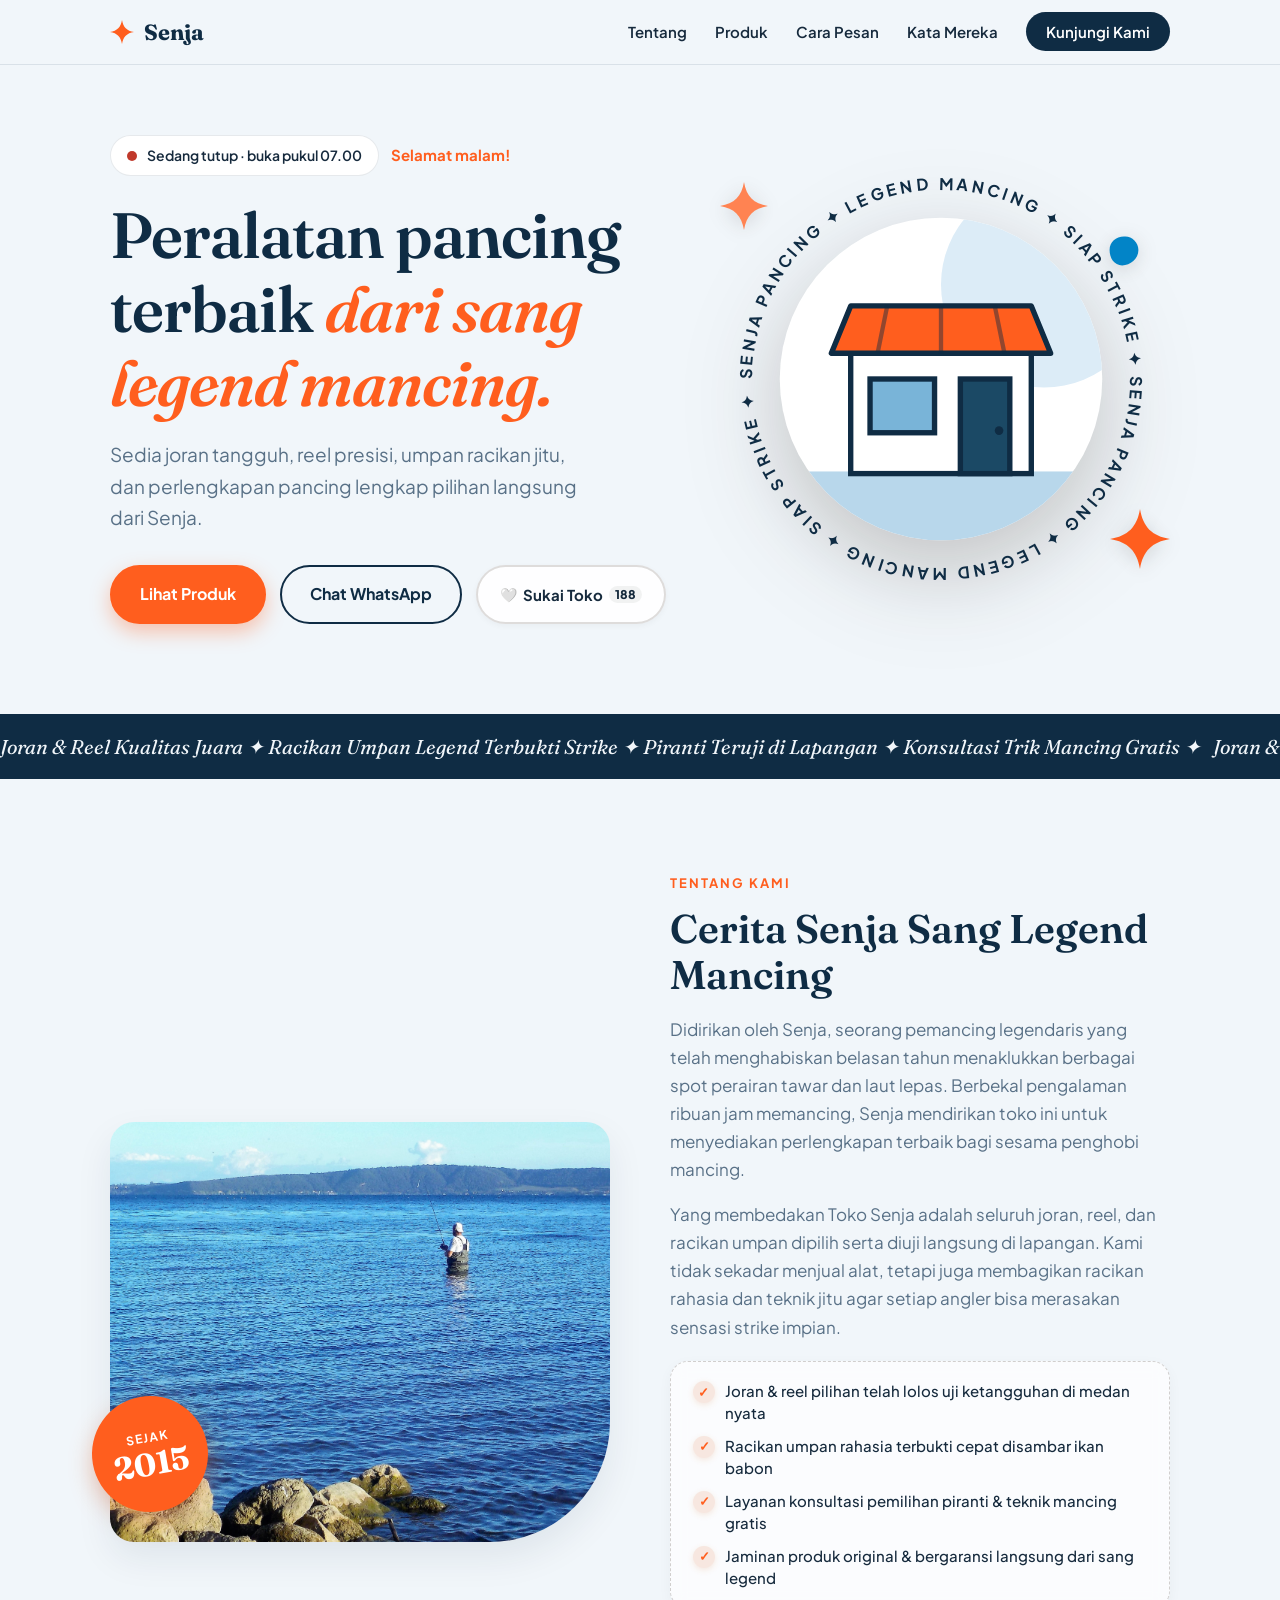
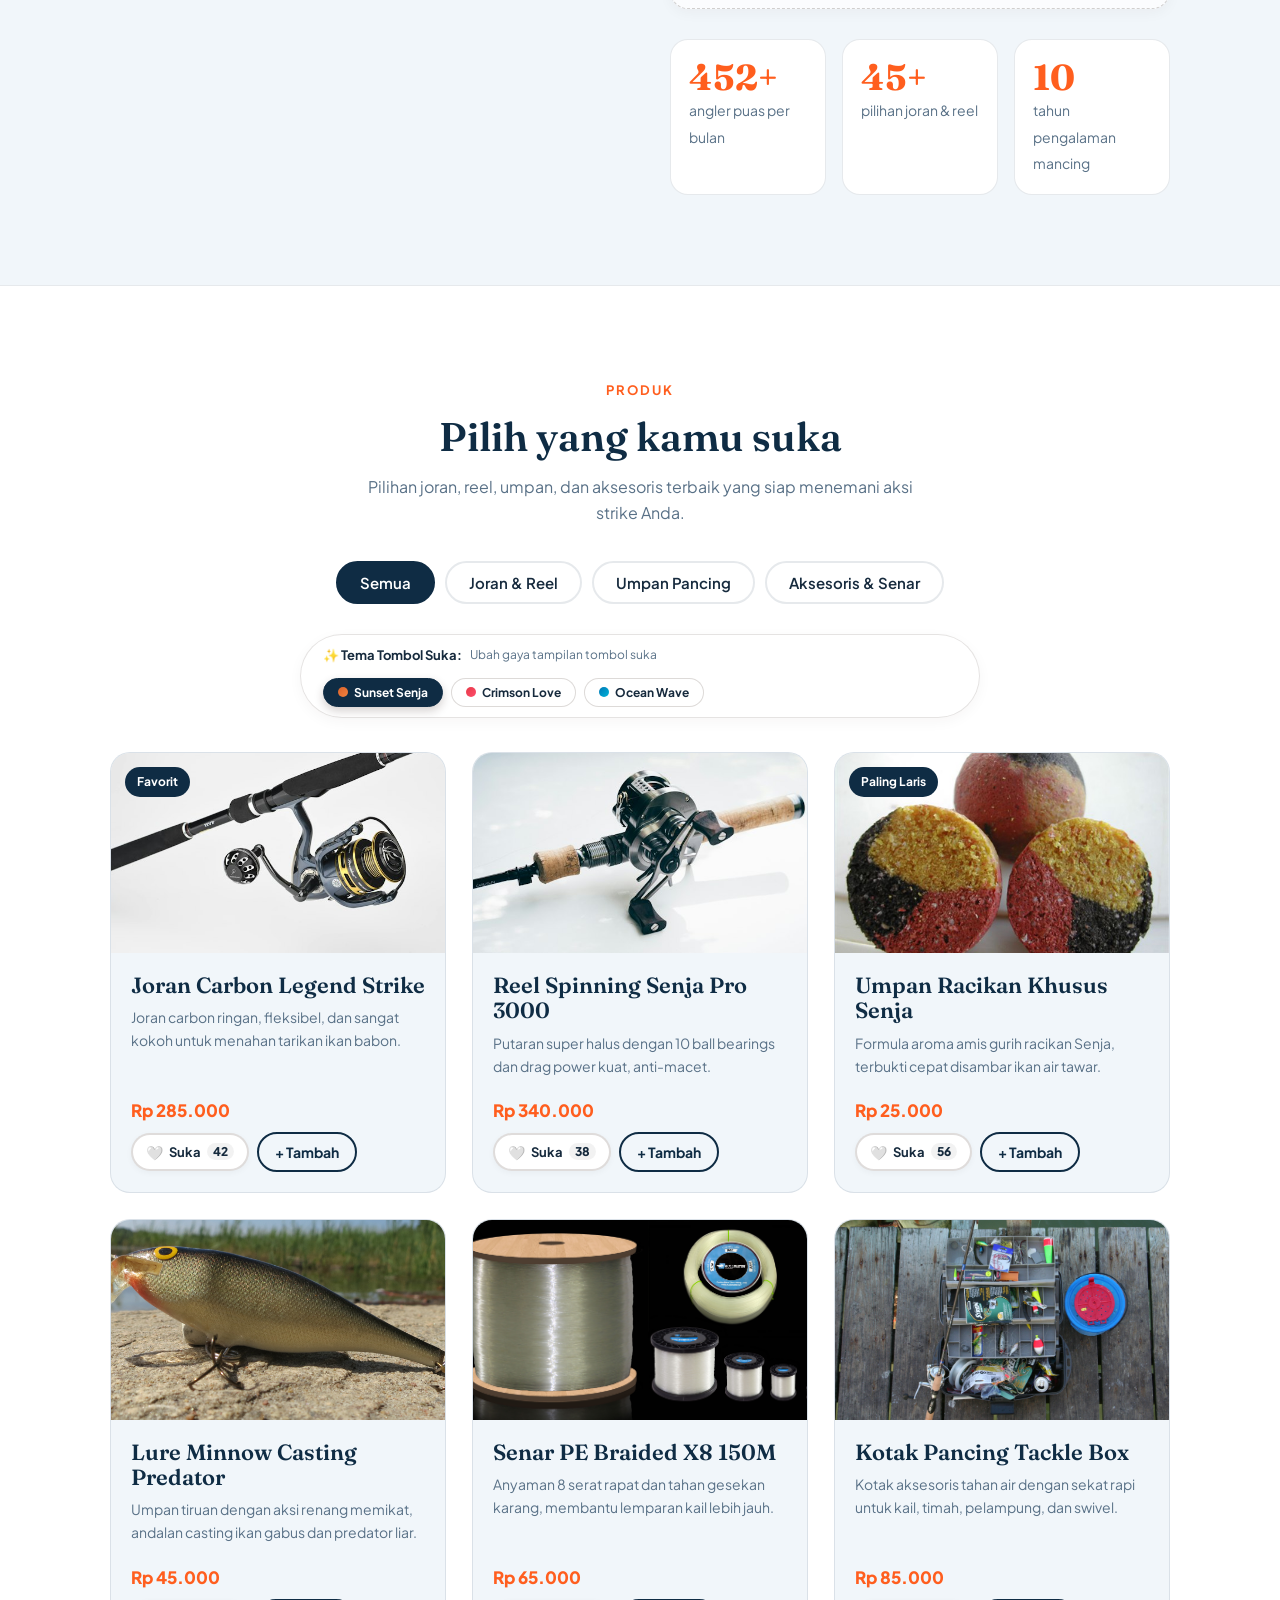
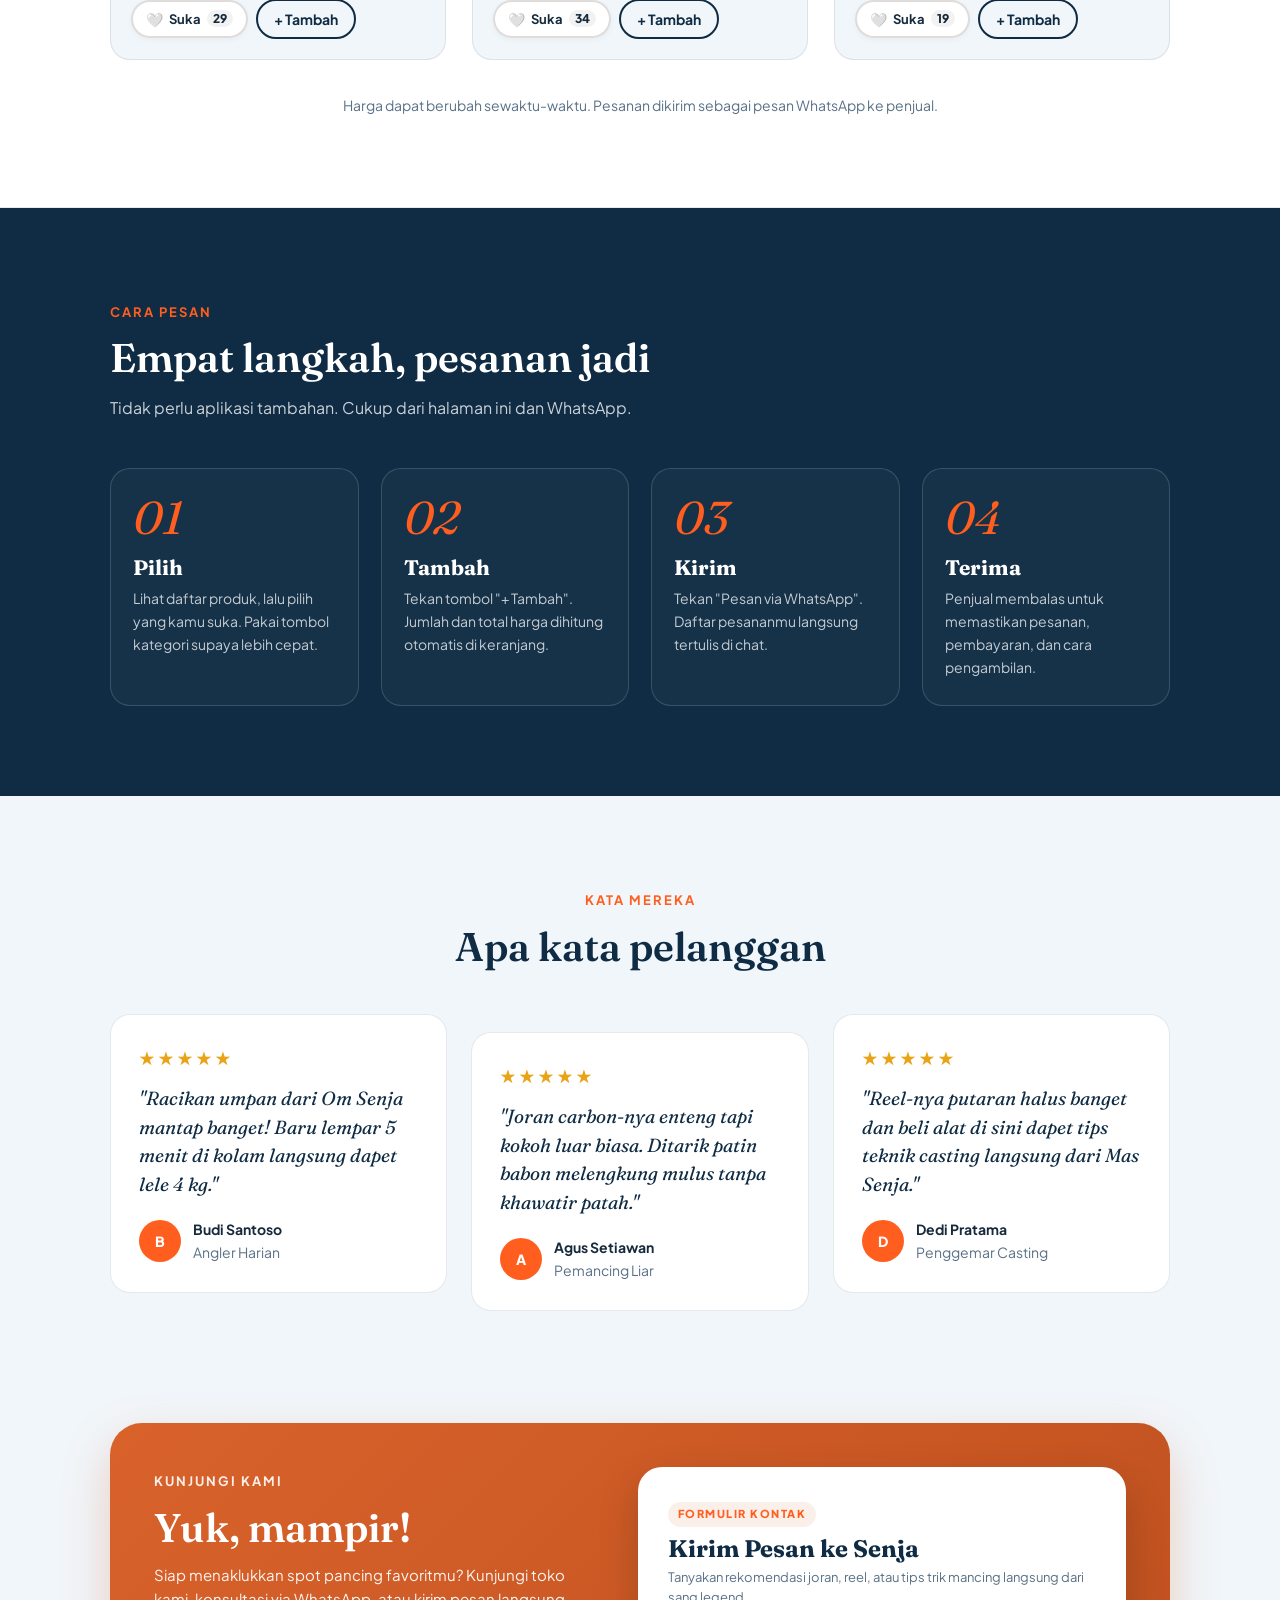
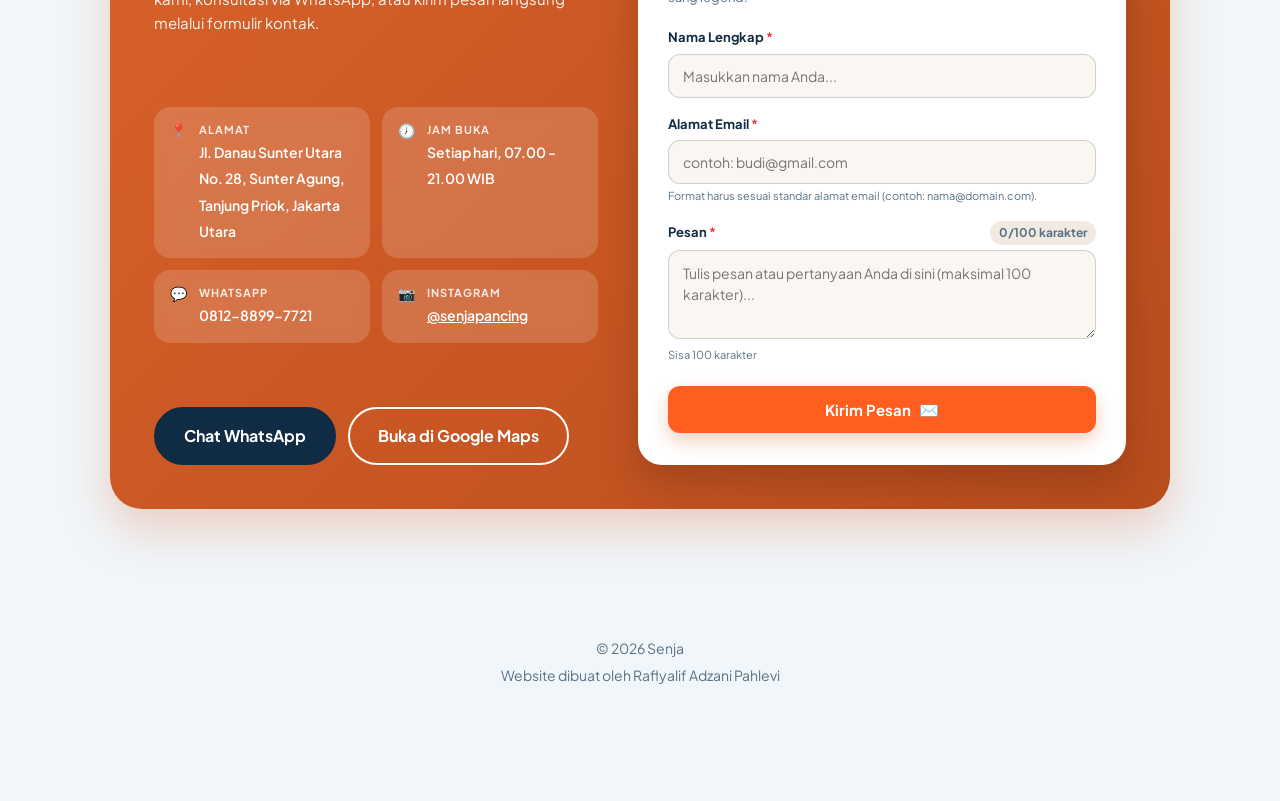
==== template/index.html @ ec49d974 "Inisialisasi Project Website UMKM Senja Toko Alat Pancing - GEMAS Digital 2026" ====
<!DOCTYPE html>
<html lang="id">

<head>
    <meta charset="UTF-8">
    <meta name="viewport" content="width=device-width, initial-scale=1">
    <!-- ✏️ ==========================================================
         TEMPLATE WEBSITE UMKM
         Bisa dipakai untuk usaha apa saja: makanan, minuman, kerajinan,
         pakaian, jasa, dan lain-lain.

         DAFTAR TODO  (cari tulisan "TODO" dengan Ctrl + F)

         Di file ini (index.html):
           TODO 1  Nama usaha
           TODO 2  Slogan dan kalimat pembuka
           TODO 3  Cerita tentang usaha + foto
           TODO 4  Daftar produk dan kategorinya
           TODO 5  Komentar pelanggan
           TODO 6  Alamat, jam buka, dan media sosial

         Di file style.css:
           TODO 7  Warna tema

         Di file script.js:
           TODO 8  Nomor WhatsApp dan jam buka

         TANTANGAN  (kerjakan kalau semua TODO sudah selesai,
                     cari tulisan "TANTANGAN" dengan Ctrl + F)

         Di file style.css:
           TANTANGAN CSS 1  Ubah bentuk sudut kartu        (mudah)
           TANTANGAN CSS 2  Ubah kecepatan teks berjalan   (mudah)
           TANTANGAN CSS 3  Ubah gerakan kartu saat disentuh (sedang)
           TANTANGAN CSS 4  Tulis aturan CSS sendiri        (sedang)

         Di file script.js:
           TANTANGAN JS 1   Ganti kalimat pembuka WhatsApp  (mudah)
           TANTANGAN JS 2   Salam sesuai waktu              (sedang)
           TANTANGAN JS 3   Catatan di keranjang pesanan    (sedang)

         Tips: simpan (Ctrl + S), lalu refresh browser setiap selesai 1 langkah.
         ========================================================== -->

    <!-- ✏️ TODO 1: Ganti "Nama Usaha Kamu" dengan nama usaha. Ada di 3 tempat: di sini, di navbar, dan di footer. -->
    <title>Senja - Toko Alat Pancing</title>
    <meta name="description"
        content="Toko pancing Senja menyediakan alat pancing lengkap: joran, reel, umpan, dan perlengkapan dari sang legend mancing.">

    <link rel="preconnect" href="https://fonts.googleapis.com">
    <link rel="preconnect" href="https://fonts.gstatic.com" crossorigin>
    <link
        href="https://fonts.googleapis.com/css2?family=Fraunces:ital,opsz,wght@0,9..144,500;0,9..144,600;0,9..144,700;1,9..144,500;1,9..144,600&family=Plus+Jakarta+Sans:wght@400;600;700;800&display=swap"
        rel="stylesheet">
    <link rel="icon" href="data:image/svg+xml,<svg xmlns=%22http://www.w3.org/2000/svg%22 viewBox=%220 0 100 100%22><text y=%22.9em%22 font-size=%2290%22>🎣</text></svg>">
    <link rel="stylesheet" href="style.css">
</head>

<body>

    <!-- ==================== NAVBAR ==================== -->
    <nav class="navbar">
        <div class="nav-isi">
            <a href="#" class="logo">
                <svg xmlns="http://www.w3.org/2000/svg" viewBox="0 0 40 40" width="24" height="24" aria-hidden="true">
                    <path d="M20 0 C22 12 28 18 40 20 C28 22 22 28 20 40 C18 28 12 22 0 20 C12 18 18 12 20 0Z"
                        fill="var(--warna-aksen)" />
                </svg>
                <!-- ✏️ TODO 1: Nama usaha -->
                Senja
            </a>
            <button class="tombol-nav" id="tombol-nav" aria-label="Buka menu navigasi" aria-expanded="false">
                <span></span><span></span><span></span>
            </button>
            <ul class="nav-links" id="nav-links">
                <li><a href="#tentang">Tentang</a></li>
                <li><a href="#produk">Produk</a></li>
                <li><a href="#cara-pesan">Cara Pesan</a></li>
                <li><a href="#testimoni">Kata Mereka</a></li>
                <li><a href="#kontak" class="nav-pesan">Kunjungi Kami</a></li>
            </ul>
        </div>
    </nav>

    <!-- ==================== HERO ==================== -->
    <header class="hero">
        <div class="container hero-isi">
            <div class="hero-teks">
                <!-- Tulisan ini diganti otomatis oleh script.js (sedang buka / tutup) -->
                <div class="hero-atas">
                    <p class="status" id="status-buka">Buka setiap hari</p>
                    <!-- Tulisan salam diatur di script.js (TANTANGAN JS 2) -->
                    <span class="salam" id="salam">Halo, selamat datang!</span>
                </div>

                <!-- ✏️ TODO 2: Ganti slogan. Kata di dalam <em> ... </em> akan berwarna dan miring. -->
                <h1>Peralatan pancing terbaik <em>dari sang legend mancing.</em></h1>
                <p>Sedia joran tangguh, reel presisi, umpan racikan jitu, dan perlengkapan pancing lengkap pilihan
                    langsung dari Senja.</p>

                <div class="hero-tombol">
                    <a href="#produk" class="tombol-utama">Lihat Produk</a>
                    <a href="#" class="tombol-garis link-wa" target="_blank" rel="noopener">Chat WhatsApp</a>
                    <!-- 🌟 Challenge Mudah: Tombol Suka Toko -->
                    <button type="button" class="tombol-suka tombol-suka-toko" id="tombol-suka-toko"
                        aria-label="Sukai Toko Senja" data-liked="false" data-count="188">
                        <span class="ikon-hati">🤍</span>
                        <span class="teks-suka">Sukai Toko</span>
                        <span class="jumlah-suka">188</span>
                    </button>
                </div>
            </div>

            <div class="hero-gambar" aria-hidden="true">
                <!-- ✏️ TODO 2: Tulisan melingkar boleh diganti. Tulis kalimatnya dua kali supaya lingkarannya penuh. -->
                <svg class="hero-svg" xmlns="http://www.w3.org/2000/svg" viewBox="0 0 400 400">
                    <defs>
                        <path id="lingkaran" d="M200,200 m-176,0 a176,176 0 1,1 352,0 a176,176 0 1,1 -352,0" />
                        <clipPath id="potong-bulat">
                            <circle cx="200" cy="200" r="150" />
                        </clipPath>
                    </defs>
                    <g class="cincin-teks">
                        <text>
                            <textPath href="#lingkaran" textLength="1090">SENJA PANCING ✦ LEGEND MANCING ✦ SIAP STRIKE ✦
                                SENJA PANCING ✦ LEGEND MANCING ✦ SIAP STRIKE ✦</textPath>
                        </text>
                    </g>
                    <circle cx="200" cy="200" r="150" fill="#ffffff" />
                    <g clip-path="url(#potong-bulat)">
                        <circle cx="296" cy="112" r="96" fill="#dcecf7" />
                        <rect x="40" y="286" width="320" height="80" fill="#b8d7eb" />
                        <rect x="116" y="176" width="168" height="112" fill="#ffffff" stroke="#0f2c44"
                            stroke-width="5" />
                        <path d="M98 176 h204 l-18 -44 h-168 z" fill="#ff5e1e" stroke="#0f2c44" stroke-width="5"
                            stroke-linejoin="round" />
                        <path d="M150 132 l-9 44 M200 132 v44 M250 132 l9 44" stroke="#0f2c44" stroke-width="4"
                            opacity="0.45" />
                        <rect x="134" y="200" width="60" height="50" fill="#79b4d8" stroke="#0f2c44" stroke-width="5" />
                        <rect x="218" y="200" width="46" height="88" fill="#1b4965" stroke="#0f2c44" stroke-width="5" />
                        <circle cx="254" cy="248" r="4" fill="#0f2c44" />
                    </g>
                </svg>

                <!-- 🎨 Challenge Mudah & 🚀 Challenge Menengah: 3 Elemen Dekorasi Blob dengan Kombinasi Warna Selaras -->
                <svg class="apung apung-1 blob blob-1 dekorasi-blob" xmlns="http://www.w3.org/2000/svg"
                    viewBox="0 0 40 40" aria-hidden="true">
                    <path d="M20 0 C22 12 28 18 40 20 C28 22 22 28 20 40 C18 28 12 22 0 20 C12 18 18 12 20 0Z"
                        fill="#ff8352" />
                </svg>
                <svg class="apung apung-2 blob blob-2 dekorasi-blob" xmlns="http://www.w3.org/2000/svg"
                    viewBox="0 0 40 40" aria-hidden="true">
                    <path d="M20 0 C22 12 28 18 40 20 C28 22 22 28 20 40 C18 28 12 22 0 20 C12 18 18 12 20 0Z"
                        fill="#ff5e1e" />
                </svg>
                <svg class="apung apung-3 blob blob-3 dekorasi-blob" xmlns="http://www.w3.org/2000/svg"
                    viewBox="0 0 40 40" aria-hidden="true">
                    <path d="M20 4 C28 3 36 10 36 19 C36 29 27 36 18 36 C9 36 4 28 4 19 C4 10 11 4 20 4 Z"
                        fill="#0284c7" />
                </svg>
            </div>
        </div>
    </header>

    <!-- ==================== TEKS BERJALAN ==================== -->
    <div class="teks-berjalan">
        <div class="teks-berjalan-isi" id="teks-berjalan-isi">
            <!-- ✏️ TODO 2: Ganti dengan 4-5 kelebihan usaha. Pisahkan dengan tanda ✦ -->
            <span>Joran & Reel Kualitas Juara ✦ Racikan Umpan Legend Terbukti Strike ✦ Piranti Teruji di Lapangan ✦
                Konsultasi Trik Mancing Gratis ✦</span>
        </div>
    </div>

    <!-- ==================== TENTANG ==================== -->
    <section id="tentang" class="section">
        <div class="container tentang-isi">
            <div class="tentang-foto animasi">
                <!-- ✏️ TODO 3: Simpan foto usaha di folder "gambar", lalu ganti nama file di src.
                     Ganti juga tahun berdiri di bawahnya. -->
                <img src="gambar/foto-usaha.jpg" alt="Foto Senja sang legend mancing">
                <div class="stiker">Sejak <strong>2015</strong></div>
            </div>

            <div class="tentang-teks animasi">
                <span class="label">Tentang Kami</span>
                <!-- ✏️ TODO 3: Tulis cerita usaha dari hasil wawancara dengan pemilik UMKM. -->
                <h2 class="judul-section">Cerita Senja Sang Legend Mancing</h2>
                <p>Didirikan oleh Senja, seorang pemancing legendaris yang telah menghabiskan belasan tahun menaklukkan
                    berbagai spot perairan tawar dan laut lepas. Berbekal pengalaman ribuan jam memancing, Senja
                    mendirikan toko ini untuk menyediakan perlengkapan terbaik bagi sesama penghobi mancing.</p>
                <p>Yang membedakan Toko Senja adalah seluruh joran, reel, dan racikan umpan dipilih serta diuji langsung
                    di lapangan. Kami tidak sekadar menjual alat, tetapi juga membagikan racikan rahasia dan teknik jitu
                    agar setiap angler bisa merasakan sensasi strike impian.</p>

                <!-- 🌟 Challenge Menantang (Modul Tahap 3): Simbol Checklist Menggunakan Karakter Unicode Melalui CSS -->
                <div class="keunggulan-box">
                    <ul class="checklist">
                        <li>Joran & reel pilihan telah lolos uji ketangguhan di medan nyata</li>
                        <li>Racikan umpan rahasia terbukti cepat disambar ikan babon</li>
                        <li>Layanan konsultasi pemilihan piranti & teknik mancing gratis</li>
                        <li>Jaminan produk original & bergaransi langsung dari sang legend</li>
                    </ul>
                </div>

                <!-- ✏️ TODO 3: Ganti 3 angka dan keterangannya. Angkanya akan berhitung naik sendiri. -->
                <div class="angka-grid">
                    <div class="angka-kotak">
                        <strong><span class="angka">500</span>+</strong>
                        <span>angler puas per bulan</span>
                    </div>
                    <div class="angka-kotak">
                        <strong><span class="angka">50</span>+</strong>
                        <span>pilihan joran & reel</span>
                    </div>
                    <div class="angka-kotak">
                        <strong><span class="angka">11</span></strong>
                        <span>tahun pengalaman mancing</span>
                    </div>
                </div>
            </div>
        </div>
    </section>

    <!-- ==================== PRODUK ==================== -->
    <section id="produk" class="section">
        <div class="container">
            <div class="tengah animasi">
                <span class="label">Produk</span>
                <h2 class="judul-section">Pilih yang kamu suka</h2>
                <p class="sub-judul">Pilihan joran, reel, umpan, dan aksesoris terbaik yang siap menemani aksi strike
                    Anda.</p>
            </div>

            <!-- ✏️ TODO 4a: Ganti tulisan 3 tombol kategori sesuai jenis produk.
                 Contoh: Makanan / Minuman / Paket, atau Tas / Dompet / Gantungan Kunci.
                 Tulisan data-filter TIDAK perlu diubah. -->
            <div class="filter">
                <button class="chip aktif" data-filter="semua">Semua</button>
                <button class="chip" data-filter="kategori1">Joran & Reel</button>
                <button class="chip" data-filter="kategori2">Umpan Pancing</button>
                <button class="chip" data-filter="kategori3">Aksesoris & Senar</button>
            </div>

            <!-- 🎨 Challenge Mudah: Pengatur Tema Tombol Suka -->
            <div class="tema-suka-bar">
                <div class="tema-suka-info">
                    <span class="tema-label">✨ Tema Tombol Suka:</span>
                    <span class="tema-sublabel">Ubah gaya tampilan tombol suka</span>
                </div>
                <div class="tema-suka-pilihan">
                    <button type="button" class="chip-tema aktif" data-tema="sunset"
                        title="Tema Sunset Senja (Oranye Bata & Emas)">
                        <span class="titik-tema titik-sunset"></span> Sunset Senja
                    </button>
                    <button type="button" class="chip-tema" data-tema="crimson"
                        title="Tema Crimson Love (Merah Romantis)">
                        <span class="titik-tema titik-crimson"></span> Crimson Love
                    </button>
                    <button type="button" class="chip-tema" data-tema="ocean" title="Tema Ocean Wave (Biru Samudra)">
                        <span class="titik-tema titik-ocean"></span> Ocean Wave
                    </button>
                </div>
            </div>

            <div class="daftar-produk animasi">

                <!-- ✏️ TODO 4b: Satu blok "kartu-produk" = satu produk. Ganti 5 hal di tiap kartu:
                     1) data-kategori : kategori1 / kategori2 / kategori3 (sesuai tombol di atas)
                     2) data-harga    : angka saja, tanpa titik (contoh: 18000)
                     3) src           : nama file foto di folder gambar
                     4) nama produk (h3) dan alt foto
                     5) deskripsi singkat (p)
                     Mau tambah produk? Salin satu blok kartu-produk, lalu tempel di bawahnya.
                     Tulisan kecil di pojok foto (class "pita") boleh diganti atau dihapus. -->
                <div class="kartu-produk" data-kategori="kategori1" data-harga="285000">
                    <div class="kartu-foto">
                        <img src="gambar/produk-1.jpg" alt="Joran Carbon Legend Strike">
                        <span class="pita">Favorit</span>
                    </div>
                    <div class="kartu-teks">
                        <h3>Joran Carbon Legend Strike</h3>
                        <p>Joran carbon ringan, fleksibel, dan sangat kokoh untuk menahan tarikan ikan babon.</p>
                        <div class="kartu-bawah">
                            <span class="harga"></span>
                            <div class="kartu-aksi">
                                <button type="button" class="tombol-suka" aria-label="Suka Joran Carbon Legend Strike"
                                    data-liked="false" data-count="42">
                                    <span class="ikon-hati">🤍</span>
                                    <span class="teks-suka">Suka</span>
                                    <span class="jumlah-suka">42</span>
                                </button>
                                <button class="tombol-tambah">+ Tambah</button>
                            </div>
                        </div>
                    </div>
                </div>

                <div class="kartu-produk" data-kategori="kategori1" data-harga="340000">
                    <div class="kartu-foto">
                        <img src="gambar/produk-2.jpg" alt="Reel Spinning Senja Pro 3000">
                    </div>
                    <div class="kartu-teks">
                        <h3>Reel Spinning Senja Pro 3000</h3>
                        <p>Putaran super halus dengan 10 ball bearings dan drag power kuat, anti-macet.</p>
                        <div class="kartu-bawah">
                            <span class="harga"></span>
                            <div class="kartu-aksi">
                                <button type="button" class="tombol-suka" aria-label="Suka Reel Spinning Senja Pro 3000"
                                    data-liked="false" data-count="38">
                                    <span class="ikon-hati">🤍</span>
                                    <span class="teks-suka">Suka</span>
                                    <span class="jumlah-suka">38</span>
                                </button>
                                <button class="tombol-tambah">+ Tambah</button>
                            </div>
                        </div>
                    </div>
                </div>

                <div class="kartu-produk" data-kategori="kategori2" data-harga="25000">
                    <div class="kartu-foto">
                        <img src="gambar/produk-3.jpg" alt="Umpan Racikan Khusus Senja">
                        <span class="pita">Paling Laris</span>
                    </div>
                    <div class="kartu-teks">
                        <h3>Umpan Racikan Khusus Senja</h3>
                        <p>Formula aroma amis gurih racikan Senja, terbukti cepat disambar ikan air tawar.</p>
                        <div class="kartu-bawah">
                            <span class="harga"></span>
                            <div class="kartu-aksi">
                                <button type="button" class="tombol-suka" aria-label="Suka Umpan Racikan Khusus Senja"
                                    data-liked="false" data-count="56">
                                    <span class="ikon-hati">🤍</span>
                                    <span class="teks-suka">Suka</span>
                                    <span class="jumlah-suka">56</span>
                                </button>
                                <button class="tombol-tambah">+ Tambah</button>
                            </div>
                        </div>
                    </div>
                </div>

                <div class="kartu-produk" data-kategori="kategori2" data-harga="45000">
                    <div class="kartu-foto">
                        <img src="gambar/produk-4.jpg" alt="Lure Minnow Casting Predator">
                    </div>
                    <div class="kartu-teks">
                        <h3>Lure Minnow Casting Predator</h3>
                        <p>Umpan tiruan dengan aksi renang memikat, andalan casting ikan gabus dan predator liar.</p>
                        <div class="kartu-bawah">
                            <span class="harga"></span>
                            <div class="kartu-aksi">
                                <button type="button" class="tombol-suka" aria-label="Suka Lure Minnow Casting Predator"
                                    data-liked="false" data-count="29">
                                    <span class="ikon-hati">🤍</span>
                                    <span class="teks-suka">Suka</span>
                                    <span class="jumlah-suka">29</span>
                                </button>
                                <button class="tombol-tambah">+ Tambah</button>
                            </div>
                        </div>
                    </div>
                </div>

                <div class="kartu-produk" data-kategori="kategori3" data-harga="65000">
                    <div class="kartu-foto">
                        <img src="gambar/produk-5.jpg" alt="Senar PE Braided X8 150M">
                    </div>
                    <div class="kartu-teks">
                        <h3>Senar PE Braided X8 150M</h3>
                        <p>Anyaman 8 serat rapat dan tahan gesekan karang, membantu lemparan kail lebih jauh.</p>
                        <div class="kartu-bawah">
                            <span class="harga"></span>
                            <div class="kartu-aksi">
                                <button type="button" class="tombol-suka" aria-label="Suka Senar PE Braided X8 150M"
                                    data-liked="false" data-count="34">
                                    <span class="ikon-hati">🤍</span>
                                    <span class="teks-suka">Suka</span>
                                    <span class="jumlah-suka">34</span>
                                </button>
                                <button class="tombol-tambah">+ Tambah</button>
                            </div>
                        </div>
                    </div>
                </div>

                <div class="kartu-produk" data-kategori="kategori3" data-harga="85000">
                    <div class="kartu-foto">
                        <img src="gambar/produk-6.jpg" alt="Kotak Pancing Tackle Box">
                    </div>
                    <div class="kartu-teks">
                        <h3>Kotak Pancing Tackle Box</h3>
                        <p>Kotak aksesoris tahan air dengan sekat rapi untuk kail, timah, pelampung, dan swivel.</p>
                        <div class="kartu-bawah">
                            <span class="harga"></span>
                            <div class="kartu-aksi">
                                <button type="button" class="tombol-suka" aria-label="Suka Kotak Pancing Tackle Box"
                                    data-liked="false" data-count="19">
                                    <span class="ikon-hati">🤍</span>
                                    <span class="teks-suka">Suka</span>
                                    <span class="jumlah-suka">19</span>
                                </button>
                                <button class="tombol-tambah">+ Tambah</button>
                            </div>
                        </div>
                    </div>
                </div>

            </div>

            <p class="catatan-produk">Harga dapat berubah sewaktu-waktu. Pesanan dikirim sebagai pesan WhatsApp ke
                penjual.</p>
        </div>
    </section>

    <!-- ==================== CARA PESAN ==================== -->
    <!-- Bagian ini sudah jadi. Boleh diubah kalau cara pesan di usaha mitra berbeda. -->
    <section id="cara-pesan" class="section">
        <div class="container">
            <div class="animasi">
                <span class="label">Cara Pesan</span>
                <h2 class="judul-section">Empat langkah, pesanan jadi</h2>
                <p class="sub-judul">Tidak perlu aplikasi tambahan. Cukup dari halaman ini dan WhatsApp.</p>
            </div>

            <div class="langkah-grid animasi">
                <div class="langkah">
                    <div class="langkah-nomor">01</div>
                    <h3>Pilih</h3>
                    <p>Lihat daftar produk, lalu pilih yang kamu suka. Pakai tombol kategori supaya lebih cepat.</p>
                </div>
                <div class="langkah">
                    <div class="langkah-nomor">02</div>
                    <h3>Tambah</h3>
                    <p>Tekan tombol "+ Tambah". Jumlah dan total harga dihitung otomatis di keranjang.</p>
                </div>
                <div class="langkah">
                    <div class="langkah-nomor">03</div>
                    <h3>Kirim</h3>
                    <p>Tekan "Pesan via WhatsApp". Daftar pesananmu langsung tertulis di chat.</p>
                </div>
                <div class="langkah">
                    <div class="langkah-nomor">04</div>
                    <h3>Terima</h3>
                    <p>Penjual membalas untuk memastikan pesanan, pembayaran, dan cara pengambilan.</p>
                </div>
            </div>
        </div>
    </section>

    <!-- ==================== TESTIMONI ==================== -->
    <section id="testimoni" class="section">
        <div class="container">
            <div class="tengah animasi">
                <span class="label">Kata Mereka</span>
                <h2 class="judul-section">Apa kata pelanggan</h2>
            </div>

            <!-- ✏️ TODO 5: Ganti dengan komentar pelanggan sungguhan (minta izin dulu ya).
                 Ganti juga huruf di dalam class "inisial" dengan huruf pertama namanya. -->
            <div class="testimoni-grid animasi">

                <figure class="kartu-testimoni">
                    <div class="bintang" aria-label="5 dari 5 bintang">★★★★★</div>
                    <p>"Racikan umpan dari Om Senja mantap banget! Baru lempar 5 menit di kolam langsung dapet lele 4
                        kg."</p>
                    <footer>
                        <span class="inisial">B</span>
                        <span><strong>Budi Santoso</strong>Angler Harian</span>
                    </footer>
                </figure>

                <figure class="kartu-testimoni">
                    <div class="bintang" aria-label="5 dari 5 bintang">★★★★★</div>
                    <p>"Joran carbon-nya enteng tapi kokoh luar biasa. Ditarik patin babon melengkung mulus tanpa
                        khawatir patah."</p>
                    <footer>
                        <span class="inisial">A</span>
                        <span><strong>Agus Setiawan</strong>Pemancing Liar</span>
                    </footer>
                </figure>

                <figure class="kartu-testimoni">
                    <div class="bintang" aria-label="5 dari 5 bintang">★★★★★</div>
                    <p>"Reel-nya putaran halus banget dan beli alat di sini dapet tips teknik casting langsung dari Mas
                        Senja."</p>
                    <footer>
                        <span class="inisial">D</span>
                        <span><strong>Dedi Pratama</strong>Penggemar Casting</span>
                    </footer>
                </figure>

            </div>
        </div>
    </section>

    <!-- ==================== KONTAK ==================== -->
    <section id="kontak" class="section">
        <div class="container">
            <div class="kontak-kotak animasi">
                <div class="kontak-kiri">
                    <div>
                        <span class="label">Kunjungi Kami</span>
                        <h2>Yuk, mampir!</h2>
                        <p>Siap menaklukkan spot pancing favoritmu? Kunjungi toko kami, konsultasi via WhatsApp, atau
                            kirim pesan langsung melalui formulir kontak.</p>
                    </div>

                    <!-- ✏️ TODO 6: Ganti alamat, jam buka, nomor WhatsApp, dan link Instagram. -->
                    <div class="kontak-info-list">
                        <div class="info">
                            <span class="info-ikon" aria-hidden="true">📍</span>
                            <div>
                                <strong>Alamat</strong>
                                <span>Jl. Danau Sunter Utara No. 28, Sunter Agung, Tanjung Priok, Jakarta Utara</span>
                            </div>
                        </div>
                        <div class="info">
                            <span class="info-ikon" aria-hidden="true">🕖</span>
                            <div>
                                <strong>Jam Buka</strong>
                                <span>Setiap hari, 07.00 - 21.00 WIB</span>
                            </div>
                        </div>
                        <div class="info">
                            <span class="info-ikon" aria-hidden="true">💬</span>
                            <div>
                                <strong>WhatsApp</strong>
                                <span>0812-8899-7721</span>
                            </div>
                        </div>
                        <div class="info">
                            <span class="info-ikon" aria-hidden="true">📷</span>
                            <div>
                                <strong>Instagram</strong>
                                <a href="https://instagram.com/senjapancing" target="_blank" rel="noopener">@senjapancing</a>
                            </div>
                        </div>
                    </div>

                    <div class="kontak-tombol">
                        <a href="#" class="tombol-utama link-wa" target="_blank" rel="noopener">Chat WhatsApp</a>
                        <!-- ✏️ TODO 6: Buka Google Maps, cari lokasi usaha, tekan "Bagikan", salin link-nya ke href di bawah. -->
                        <a href="https://maps.google.com/?q=Toko+Pancing+Senja" class="tombol-garis" target="_blank" rel="noopener">Buka di
                            Google Maps</a>
                    </div>
                </div>

                <!-- 🚀 Challenge Menengah & Challenge Menantang: Formulir Kontak Interaktif -->
                <div class="kontak-kanan">
                    <div class="formulir-kontak-card">
                        <div class="form-header">
                            <span class="form-badge">Formulir Kontak</span>
                            <h3 class="form-judul">Kirim Pesan ke Senja</h3>
                            <p class="form-subjudul">Tanyakan rekomendasi joran, reel, atau tips trik mancing langsung
                                dari sang legend.</p>
                        </div>

                        <!-- Notifikasi Status Pengiriman Form -->
                        <div id="notifikasi-form" class="form-notifikasi" hidden>
                            <div class="notifikasi-isi">
                                <span class="notifikasi-ikon" id="notifikasi-ikon">✅</span>
                                <div class="notifikasi-teks">
                                    <strong id="notifikasi-judul">Pesan Berhasil Terkirim!</strong>
                                    <p id="notifikasi-pesan">Terima kasih atas pesan Anda. Kami akan segera menghubungi
                                        Anda kembali.</p>
                                </div>
                            </div>
                        </div>

                        <form id="form-kontak" class="form-kontak" novalidate>
                            <!-- Input Nama -->
                            <div class="form-group">
                                <label for="kontak-nama" class="form-label">
                                    Nama Lengkap <span class="wajib">*</span>
                                </label>
                                <input type="text" id="kontak-nama" name="nama" class="form-input"
                                    placeholder="Masukkan nama Anda..." required autocomplete="name">
                                <div class="pesan-error" id="error-nama" role="alert"></div>
                            </div>

                            <!-- Input Email (Challenge Menantang) -->
                            <div class="form-group">
                                <label for="kontak-email" class="form-label">
                                    Alamat Email <span class="wajib">*</span>
                                </label>
                                <div class="input-wrapper">
                                    <input type="email" id="kontak-email" name="email" class="form-input"
                                        placeholder="contoh: budi@gmail.com" required autocomplete="email">
                                    <span class="status-ikon" id="status-ikon-email" aria-hidden="true"></span>
                                </div>
                                <div class="pesan-error" id="error-email" role="alert"></div>
                                <div class="petunjuk-input" id="petunjuk-email">Format harus sesuai standar alamat email
                                    (contoh: nama@domain.com).</div>
                            </div>

                            <!-- Input Pesan (Challenge Menengah: Maks 100 Karakter) -->
                            <div class="form-group">
                                <div class="label-dan-counter">
                                    <label for="kontak-pesan" class="form-label">
                                        Pesan <span class="wajib">*</span>
                                    </label>
                                    <span class="counter-karakter" id="counter-karakter" aria-live="polite">
                                        <span id="jumlah-karakter">0</span>/100 karakter
                                    </span>
                                </div>
                                <textarea id="kontak-pesan" name="pesan" class="form-textarea" rows="3" maxlength="100"
                                    placeholder="Tulis pesan atau pertanyaan Anda di sini (maksimal 100 karakter)..."
                                    required></textarea>
                                <div class="bar-sisa-karakter">
                                    <span id="sisa-karakter">Sisa 100 karakter</span>
                                    <span id="peringatan-pesan" class="peringatan-pesan" role="alert"></span>
                                </div>
                                <div class="pesan-error" id="error-pesan" role="alert"></div>
                            </div>

                            <!-- Tombol Kirim Form -->
                            <button type="submit" id="tombol-kirim-form" class="tombol-kirim">
                                <span class="kirim-teks">Kirim Pesan</span>
                                <span class="kirim-ikon">✉️</span>
                            </button>
                        </form>
                    </div>
                </div>
            </div>
        </div>
    </section>

    <!-- ==================== FOOTER ==================== -->
    <footer class="footer">
        <div class="container">
            <!-- ✏️ TODO 1: Nama usaha. Tulis juga nama kelompokmu sebagai pembuat website. -->
            <p>&copy; <span id="tahun">2026</span> Senja</p>
            <p>Website dibuat oleh Raflyalif Adzani Pahlevi</p>
        </div>
    </footer>

    <!-- ==================== KERANJANG PESANAN ==================== -->
    <!-- Muncul otomatis setelah tombol "+ Tambah" ditekan. Tidak perlu diubah. -->
    <div class="pesanan" id="pesanan" hidden>
        <!-- Isi catatan ini diatur di script.js (TANTANGAN JS 3) -->
        <p class="pesanan-catatan" id="pesanan-catatan"></p>
        <div class="pesanan-panel" id="pesanan-panel" hidden>
            <h3>Pesanan Kamu</h3>
            <ul id="pesanan-daftar"></ul>
        </div>
        <div class="pesanan-bar">
            <button class="pesanan-ringkas" id="pesanan-ringkas" aria-expanded="false">
                <span id="pesanan-jumlah">0 item</span>
                <strong id="pesanan-total">Rp 0</strong>
            </button>
            <a href="#" class="tombol-utama" id="pesanan-kirim" target="_blank" rel="noopener">Pesan via WhatsApp</a>
        </div>
    </div>

    <button class="tombol-atas" id="tombol-atas" aria-label="Kembali ke atas">↑</button>

    <script src="script.js"></script>
</body>

</html>
---- template/style.css ----
/* ==========================================================
   WEBSITE UMKM - style.css
   Urutan isi file ini sama dengan urutan bagian di index.html
   ========================================================== */

/* ✏️ TODO 7: Ganti warna tema di sini.
   Cukup ubah kode warnanya, seluruh halaman ikut berubah.
   Cari kode warna di: https://htmlcolorcodes.com */
:root {
    --warna-utama: #0f2c44;        /* deep ocean navy: judul, footer, card gelap */
    --warna-aksen: #ff5e1e;        /* sunset orange: tombol aksi, harga, highlight */
    --warna-aksen-tua: #e0480c;    /* aksen saat tombol disentuh/hover */
    --warna-latar: #f1f6fa;        /* coastal ice blue: latar halaman sejuk & bersih */
    --warna-kartu: #ffffff;        /* putih bersih: latar kartu produk */
    --warna-teks: #162a3d;         /* deep slate navy: teks konten tajam */
    --warna-teks-lembut: #597187;  /* slate lembut: teks deskripsi pendukung */
    --warna-hijau: #059669;        /* emerald green: status buka */
    --garis: rgba(15, 44, 68, 0.10);
    --bayangan: 0 16px 36px rgba(15, 44, 68, 0.08);
    --font-judul: 'Fraunces', Georgia, serif;
    --font-teks: 'Plus Jakarta Sans', 'Segoe UI', sans-serif;
    --transisi: all 0.3s ease;

    /* 🚀 TANTANGAN CSS 1 (mudah): Bentuk sudut kartu */
    --sudut: 20px;
}

/* ---------- Dasar ---------- */
* {
    box-sizing: border-box;
}
html {
    scroll-behavior: smooth;
    scroll-padding-top: 80px;
}
body {
    font-family: var(--font-teks);
    margin: 0;
    color: var(--warna-teks);
    background-color: var(--warna-latar);
    line-height: 1.65;
}
img {
    max-width: 100%;
    display: block;
}
h1, h2, h3 {
    font-family: var(--font-judul);
    color: var(--warna-utama);
    line-height: 1.15;
    margin: 0;
}
[hidden] {
    display: none !important;
}
.container {
    max-width: 1100px;
    margin: 0 auto;
    padding: 0 20px;
}
.section {
    padding: 90px 0;
}
.label {
    display: inline-block;
    font-size: 13px;
    font-weight: 700;
    letter-spacing: 2px;
    text-transform: uppercase;
    color: var(--warna-aksen);
    margin-bottom: 12px;
}
.judul-section {
    font-size: 40px;
    font-weight: 600;
    margin-bottom: 14px;
}
.sub-judul {
    color: var(--warna-teks-lembut);
    max-width: 560px;
    margin: 0;
}
.tengah {
    text-align: center;
}
.tengah .sub-judul {
    margin: 0 auto;
}

/* ---------- Tombol ---------- */
.tombol-utama, .tombol-garis {
    display: inline-flex;
    align-items: center;
    gap: 8px;
    padding: 14px 28px;
    border-radius: 999px;
    font-family: var(--font-teks);
    font-size: 16px;
    font-weight: 700;
    text-decoration: none;
    cursor: pointer;
    transition: var(--transisi);
}
.tombol-utama {
    background-color: var(--warna-aksen);
    color: #fff;
    border: 2px solid var(--warna-aksen);
    box-shadow: 0 8px 20px rgba(255, 94, 30, 0.35);
}
.tombol-utama:hover {
    background-color: var(--warna-aksen-tua);
    border-color: var(--warna-aksen-tua);
    transform: translateY(-3px);
}
.tombol-garis {
    background-color: transparent;
    color: var(--warna-utama);
    border: 2px solid var(--warna-utama);
}
.tombol-garis:hover {
    background-color: var(--warna-utama);
    color: #fff;
    transform: translateY(-3px);
}

/* ---------- Navbar ---------- */
.navbar {
    position: sticky;
    top: 0;
    z-index: 100;
    background-color: rgba(241, 246, 250, 0.92);
    backdrop-filter: blur(10px);
    border-bottom: 1px solid var(--garis);
}
.nav-isi {
    max-width: 1100px;
    margin: 0 auto;
    padding: 14px 20px;
    display: flex;
    justify-content: space-between;
    align-items: center;
}
.logo {
    display: flex;
    align-items: center;
    gap: 10px;
    font-family: var(--font-judul);
    font-size: 22px;
    font-weight: 700;
    color: var(--warna-utama);
    text-decoration: none;
}
/* 🌟 Challenge Menengah: Animasi Logo Navbar Berdenyut */
.logo svg {
    display: inline-block;
    transform-origin: center;
    animation: denyut 2s ease-in-out infinite;
    transition: transform 0.4s ease;
}
.logo:hover svg {
    animation-play-state: paused;
    transform: scale(1.25) rotate(180deg);
}
.nav-links {
    list-style: none;
    display: flex;
    align-items: center;
    gap: 28px;
    margin: 0;
    padding: 0;
}
.nav-links a {
    text-decoration: none;
    color: var(--warna-teks);
    font-weight: 600;
    font-size: 15px;
    transition: var(--transisi);
}
.nav-links a:hover {
    color: var(--warna-aksen);
}
.nav-links .nav-pesan {
    background-color: var(--warna-utama);
    color: #fff;
    padding: 10px 20px;
    border-radius: 999px;
}
.nav-links .nav-pesan:hover {
    background-color: var(--warna-aksen);
    color: #fff;
}
/* 🌟 Challenge Menantang: Tombol Navigasi Hamburger */
.tombol-nav {
    display: none;
    background: none;
    border: 0;
    padding: 8px;
    cursor: pointer;
    border-radius: 8px;
    transition: var(--transisi);
}
.tombol-nav:focus-visible {
    outline: 2px solid var(--warna-aksen);
    outline-offset: 2px;
}
.tombol-nav span {
    display: block;
    width: 24px;
    height: 3px;
    margin: 5px 0;
    border-radius: 2px;
    background-color: var(--warna-utama);
    transition: transform 0.3s ease, opacity 0.3s ease;
}
/* Animasi ikon 3 garis berubah menjadi ikon silang (X) */
.tombol-nav.aktif span:nth-child(1),
.tombol-nav[aria-expanded="true"] span:nth-child(1) {
    transform: translateY(8px) rotate(45deg);
}
.tombol-nav.aktif span:nth-child(2),
.tombol-nav[aria-expanded="true"] span:nth-child(2) {
    opacity: 0;
}
.tombol-nav.aktif span:nth-child(3),
.tombol-nav[aria-expanded="true"] span:nth-child(3) {
    transform: translateY(-8px) rotate(-45deg);
}

/* ---------- Hero ---------- */
.hero {
    position: relative;
    overflow: hidden;
    padding: 70px 0 90px;
}
.hero-isi {
    display: flex;
    align-items: center;
    gap: 40px;
}
.hero-teks {
    flex: 1.1;
    animation: naik 0.9s ease both;
}
.hero-atas {
    display: flex;
    flex-wrap: wrap;
    align-items: center;
    gap: 12px;
    margin-bottom: 22px;
}
.salam {
    font-size: 15px;
    font-weight: 700;
    color: var(--warna-aksen);
}
.status {
    display: inline-flex;
    align-items: center;
    gap: 10px;
    margin: 0;
    padding: 8px 16px;
    border-radius: 999px;
    background-color: var(--warna-kartu);
    border: 1px solid var(--garis);
    font-size: 14px;
    font-weight: 600;
}
.status::before {
    content: '';
    width: 10px;
    height: 10px;
    border-radius: 50%;
    background-color: var(--warna-teks-lembut);
}
.status.buka::before {
    background-color: var(--warna-hijau);
    animation: kedip 1.6s ease-in-out infinite;
}
.status.tutup::before {
    background-color: #c0392b;
}
.hero h1 {
    font-size: 64px;
    font-weight: 600;
    letter-spacing: -1px;
    margin-bottom: 20px;
}
.hero h1 em {
    font-style: italic;
    color: var(--warna-aksen);
}
.hero-teks > p {
    font-size: 19px;
    color: var(--warna-teks-lembut);
    max-width: 480px;
    margin: 0 0 32px;
}
.hero-tombol {
    display: flex;
    flex-wrap: wrap;
    gap: 14px;
}
.hero-gambar {
    flex: 0.9;
    position: relative;
    display: flex;
    justify-content: center;
    animation: naik 0.9s 0.15s ease both;
}
.hero-svg {
    width: 100%;
    max-width: 430px;
    height: auto;
    filter: drop-shadow(0 30px 40px rgba(43, 26, 18, 0.22));
}
.cincin-teks {
    transform-box: fill-box;
    transform-origin: center;
    animation: putar 26s linear infinite;
}
.cincin-teks text {
    font-family: var(--font-teks);
    font-size: 15px;
    font-weight: 700;
    fill: var(--warna-utama);
}
.uap path {
    fill: none;
    stroke: #fff;
    stroke-width: 7;
    stroke-linecap: round;
    opacity: 0;
    animation: uap 3.6s ease-in-out infinite;
}
.uap path:nth-child(2) { animation-delay: 1.2s; }
.uap path:nth-child(3) { animation-delay: 2.4s; }
/* 🎨 Challenge Mudah & 🚀 Challenge Menengah (Modul Tahap 3):
   1. Ubah kombinasi warna pada elemen dekorasi blob agar selaras dengan desain website.
   2. Terdapat 3 elemen dekorasi blob pada halaman website (.blob-1, .blob-2, .blob-3). */
.apung, .blob, .dekorasi-blob {
    position: absolute;
    animation: melayang 5s ease-in-out infinite;
    filter: drop-shadow(0 4px 10px rgba(43, 26, 18, 0.15));
    transition: transform 0.4s ease, filter 0.4s ease;
}
.apung:hover, .blob:hover, .dekorasi-blob:hover {
    transform: scale(1.18) rotate(10deg);
    filter: drop-shadow(0 8px 18px rgba(217, 98, 43, 0.3));
}
.apung-1, .blob-1 { 
    top: 4%;  
    left: 2%;  
    width: 48px; 
    fill: #f4a261; /* Warna 1: Sunset Gold / Amber */
}
.apung-2, .blob-2 { 
    bottom: 6%; 
    right: 0; 
    width: 60px; 
    animation-delay: 1.5s; 
    fill: #d9622b; /* Warna 2: Oranye Senja Khas */
}
.apung-3, .blob-3 { 
    top: 16%; 
    right: 6%; 
    width: 36px; 
    animation-delay: 3s; 
    fill: #2a9d8f; /* Warna 3: Ocean Teal / Samudra */
}

/* ---------- Teks berjalan ---------- */
.teks-berjalan {
    overflow: hidden;
    background-color: var(--warna-utama);
    color: var(--warna-latar);
    padding: 16px 0;
}
.teks-berjalan-isi {
    display: flex;
    width: max-content;
    /* 🚀 TANTANGAN CSS 2 (mudah): Ubah kecepatan teks berjalan.
       Angka kecil = cepat, angka besar = lambat. Coba 10s atau 60s. */
    animation: jalan 25s linear infinite;
}
.teks-berjalan:hover .teks-berjalan-isi {
    animation-play-state: paused;
}
.teks-berjalan span {
    font-family: var(--font-judul);
    font-size: 20px;
    font-style: italic;
    white-space: nowrap;
    padding-right: 12px;
}

/* ---------- Tentang ---------- */
.tentang-isi {
    display: flex;
    align-items: center;
    gap: 60px;
}
.tentang-foto {
    flex: 1;
    position: relative;
}
.tentang-foto img {
    width: 100%;
    height: 420px;
    object-fit: cover;
    border-radius: 24px 24px 120px 24px;
    box-shadow: var(--bayangan);
}
.stiker {
    position: absolute;
    left: -18px;
    bottom: 30px;
    width: 116px;
    height: 116px;
    border-radius: 50%;
    background-color: var(--warna-aksen);
    color: #fff;
    display: flex;
    flex-direction: column;
    justify-content: center;
    align-items: center;
    font-size: 12px;
    font-weight: 700;
    letter-spacing: 1px;
    text-transform: uppercase;
    transform: rotate(-10deg);
    box-shadow: 0 10px 24px rgba(217, 98, 43, 0.4);
}
.stiker strong {
    font-family: var(--font-judul);
    font-size: 32px;
    line-height: 1;
    letter-spacing: 0;
}
.tentang-teks {
    flex: 1;
}
.tentang-teks p {
    color: var(--warna-teks-lembut);
    font-size: 17px;
}

/* ==========================================================
   🌟 CHALLENGE MENANTANG (MODUL TAHAP 3):
   Ganti Simbol Checklist Menggunakan Karakter Unicode Melalui CSS
   ========================================================== */
.keunggulan-box {
    margin: 20px 0 24px;
    padding: 18px 22px;
    background-color: rgba(255, 255, 255, 0.7);
    backdrop-filter: blur(8px);
    border-radius: 18px;
    border: 1px dashed rgba(43, 26, 18, 0.2);
    box-shadow: 0 4px 14px rgba(43, 26, 18, 0.04);
}
.checklist {
    list-style: none; /* Hilangkan simbol bullet bawaan */
    padding-left: 0;
    margin: 0;
    display: flex;
    flex-direction: column;
    gap: 10px;
}
.checklist li {
    position: relative;
    padding-left: 32px;
    font-size: 15px;
    line-height: 1.5;
    color: var(--warna-teks);
    font-weight: 500;
    transition: var(--transisi);
}
/* 🎯 Poin Utama: Mengganti simbol checklist menggunakan karakter Unicode melalui CSS ::before */
.checklist li::before {
    content: "\2713"; /* Karakter Unicode: Check Mark centang (✓) */
    position: absolute;
    left: 0;
    top: 1px;
    display: inline-flex;
    align-items: center;
    justify-content: center;
    width: 22px;
    height: 22px;
    border-radius: 50%;
    background-color: rgba(217, 98, 43, 0.14);
    color: var(--warna-aksen);
    font-weight: 800;
    font-size: 13px;
    line-height: 1;
    box-shadow: 0 2px 6px rgba(217, 98, 43, 0.15);
    transition: var(--transisi);
}
.checklist li:hover {
    transform: translateX(4px);
    color: var(--warna-aksen-tua);
}
.checklist li:hover::before {
    background-color: var(--warna-aksen);
    color: #ffffff;
    transform: scale(1.15);
}

/* Variasi kode Unicode checklist alternatif sesuai materi modul */
.checklist.checklist-heavy li::before {
    content: "\2714"; /* Heavy Check Mark (✔) */
}
.checklist.checklist-box li::before {
    content: "\2611"; /* Ballot Box with Check (☑) */
}

.angka-grid {
    display: flex;
    gap: 16px;
    margin-top: 30px;
}
.angka-kotak {
    flex: 1;
    padding: 18px;
    border-radius: 18px;
    background-color: var(--warna-kartu);
    border: 1px solid var(--garis);
}
.angka-kotak strong {
    display: block;
    font-family: var(--font-judul);
    font-size: 36px;
    line-height: 1.1;
    color: var(--warna-aksen);
}
.angka-kotak > span {
    font-size: 14px;
    color: var(--warna-teks-lembut);
}

/* ---------- Produk ---------- */
#produk {
    background-color: var(--warna-kartu);
    border-top: 1px solid var(--garis);
    border-bottom: 1px solid var(--garis);
}
.filter {
    display: flex;
    flex-wrap: wrap;
    justify-content: center;
    gap: 10px;
    margin: 34px 0 40px;
}
.chip {
    padding: 10px 22px;
    border-radius: 999px;
    border: 2px solid var(--garis);
    background-color: transparent;
    color: var(--warna-teks);
    font-family: var(--font-teks);
    font-size: 15px;
    font-weight: 600;
    cursor: pointer;
    transition: var(--transisi);
}
.chip:hover {
    border-color: var(--warna-utama);
}
.chip.aktif {
    background-color: var(--warna-utama);
    border-color: var(--warna-utama);
    color: #fff;
}

/* 🎨 Challenge Mudah: Styling Pengatur Tema Tombol Suka */
.tema-suka-bar {
    display: flex;
    align-items: center;
    justify-content: space-between;
    flex-wrap: wrap;
    gap: 12px;
    margin: -10px auto 34px;
    padding: 10px 22px;
    background-color: rgba(255, 255, 255, 0.75);
    backdrop-filter: blur(8px);
    border: 1px solid rgba(43, 26, 18, 0.12);
    border-radius: 999px;
    max-width: 680px;
    box-shadow: 0 4px 14px rgba(43, 26, 18, 0.04);
}
.tema-suka-info {
    display: flex;
    align-items: center;
    gap: 8px;
    font-size: 13px;
    color: var(--warna-teks);
}
.tema-label {
    font-weight: 700;
}
.tema-sublabel {
    color: var(--warna-teks-lembut);
    font-size: 12px;
}
.tema-suka-pilihan {
    display: flex;
    gap: 8px;
    flex-wrap: wrap;
}
.chip-tema {
    display: inline-flex;
    align-items: center;
    gap: 6px;
    padding: 6px 14px;
    border-radius: 999px;
    border: 1.5px solid rgba(43, 26, 18, 0.16);
    background-color: #ffffff;
    font-family: var(--font-teks);
    font-size: 12px;
    font-weight: 700;
    color: var(--warna-teks);
    cursor: pointer;
    transition: var(--transisi);
}
.chip-tema:hover {
    transform: translateY(-1px);
    border-color: var(--warna-aksen);
}
.chip-tema.aktif {
    background-color: var(--warna-utama);
    border-color: var(--warna-utama);
    color: #ffffff;
    box-shadow: 0 4px 10px rgba(43, 26, 18, 0.2);
}
.titik-tema {
    width: 10px;
    height: 10px;
    border-radius: 50%;
    display: inline-block;
}
.titik-sunset { background: linear-gradient(135deg, #d9622b, #f3833f); }
.titik-crimson { background: linear-gradient(135deg, #e63946, #ff4d6d); }
.titik-ocean { background: linear-gradient(135deg, #0077b6, #00b4d8); }

.daftar-produk {
    display: grid;
    grid-template-columns: repeat(3, 1fr);
    gap: 26px;
}
.kartu-produk {
    display: flex;
    flex-direction: column;
    background-color: var(--warna-latar);
    border: 1px solid var(--garis);
    border-radius: var(--sudut);
    overflow: hidden;
    transition: var(--transisi);
}
/* 🚀 TANTANGAN CSS 3 (sedang): Ubah gerakan kartu saat disentuh mouse.
   Sekarang kartu naik 8px. Coba buat kartu sedikit miring dengan mengganti
   baris transform menjadi:  transform: translateY(-8px) rotate(-2deg);
   Boleh juga coba scale(1.05) supaya kartu membesar. */
.kartu-produk:hover {
    transform: translateY(-8px) rotate(-2deg);
    box-shadow: var(--bayangan);
}

/* 🚀 TANTANGAN CSS 4 (sedang): Tulis aturan CSS sendiri!
   Aturan di bawah ini berlaku untuk nama produk (h3) saat kartunya disentuh.
   Isi di antara kurung kurawal supaya warna nama produk berubah.
   Petunjuk: pakai properti "color" dan nilai var(--warna-aksen). */
.kartu-produk:hover h3 {
    color: var(--warna-aksen);
}
.kartu-produk.sembunyi {
    display: none;
}
.kartu-foto {
    position: relative;
    overflow: hidden;
}
.kartu-foto img {
    width: 100%;
    height: 200px;
    object-fit: cover;
    transition: transform 0.6s ease;
}
.kartu-produk:hover .kartu-foto img {
    transform: scale(1.07);
}
.pita {
    position: absolute;
    top: 14px;
    left: 14px;
    padding: 5px 12px;
    border-radius: 999px;
    background-color: var(--warna-utama);
    color: #fff;
    font-size: 12px;
    font-weight: 700;
}
.kartu-teks {
    display: flex;
    flex-direction: column;
    flex-grow: 1;
    padding: 20px;
}
.kartu-teks h3 {
    font-size: 22px;
    font-weight: 600;
    margin-bottom: 8px;
}
.kartu-teks p {
    flex-grow: 1;
    margin: 0 0 18px;
    font-size: 14px;
    color: var(--warna-teks-lembut);
}
.kartu-bawah {
    display: flex;
    justify-content: space-between;
    align-items: center;
    gap: 8px;
    flex-wrap: wrap;
}
.harga {
    font-size: 17px;
    font-weight: 800;
    color: var(--warna-aksen);
}
.kartu-aksi {
    display: flex;
    align-items: center;
    gap: 8px;
}

/* 🌟 Challenge Mudah: Styling Tombol Suka (Like Button) */
.tombol-suka {
    display: inline-flex;
    align-items: center;
    gap: 6px;
    padding: 8px 13px;
    border-radius: 999px;
    font-family: var(--font-teks);
    font-size: 13px;
    font-weight: 700;
    cursor: pointer;
    border: 2px solid rgba(43, 26, 18, 0.15);
    background-color: #ffffff;
    color: var(--warna-teks);
    box-shadow: 0 2px 6px rgba(0, 0, 0, 0.04);
    transition: all 0.25s cubic-bezier(0.34, 1.56, 0.64, 1);
    user-select: none;
}
.tombol-suka:hover {
    transform: translateY(-2px) scale(1.03);
    border-color: var(--warna-aksen);
    box-shadow: 0 4px 12px rgba(217, 98, 43, 0.2);
}
.tombol-suka:active {
    transform: scale(0.95);
}
.tombol-suka .ikon-hati {
    font-size: 14px;
    display: inline-block;
    transition: transform 0.3s cubic-bezier(0.175, 0.885, 0.32, 1.275);
}
.tombol-suka .jumlah-suka {
    font-weight: 800;
    font-size: 12px;
    padding: 1px 6px;
    border-radius: 999px;
    background-color: rgba(0, 0, 0, 0.05);
    transition: background-color 0.2s ease, color 0.2s ease;
}

/* --- TEMA 1: Sunset Senja (Default) --- */
.tombol-suka.liked {
    background: linear-gradient(135deg, #d9622b, #f3833f);
    border-color: #d9622b;
    color: #ffffff;
    box-shadow: 0 6px 18px rgba(217, 98, 43, 0.35);
}
.tombol-suka.liked .jumlah-suka {
    background-color: rgba(255, 255, 255, 0.25);
    color: #ffffff;
}

/* --- TEMA 2: Crimson Love --- */
body[data-tema-suka="crimson"] .tombol-suka {
    border-color: rgba(230, 57, 70, 0.25);
    background-color: #fff9f9;
    color: #9e2a2b;
}
body[data-tema-suka="crimson"] .tombol-suka:hover {
    border-color: #e63946;
    box-shadow: 0 4px 14px rgba(230, 57, 70, 0.2);
}
body[data-tema-suka="crimson"] .tombol-suka.liked {
    background: linear-gradient(135deg, #e63946, #ff4d6d);
    border-color: #e63946;
    color: #ffffff;
    box-shadow: 0 6px 18px rgba(230, 57, 70, 0.4);
}
body[data-tema-suka="crimson"] .tombol-suka.liked .jumlah-suka {
    background-color: rgba(255, 255, 255, 0.28);
    color: #ffffff;
}

/* --- TEMA 3: Ocean Wave --- */
body[data-tema-suka="ocean"] .tombol-suka {
    border-color: rgba(0, 119, 182, 0.25);
    background-color: #f4faff;
    color: #023e8a;
}
body[data-tema-suka="ocean"] .tombol-suka:hover {
    border-color: #0077b6;
    box-shadow: 0 4px 14px rgba(0, 119, 182, 0.2);
}
body[data-tema-suka="ocean"] .tombol-suka.liked {
    background: linear-gradient(135deg, #0077b6, #00b4d8);
    border-color: #0077b6;
    color: #ffffff;
    box-shadow: 0 6px 18px rgba(0, 119, 182, 0.4);
}
body[data-tema-suka="ocean"] .tombol-suka.liked .jumlah-suka {
    background-color: rgba(255, 255, 255, 0.28);
    color: #ffffff;
}

/* Tombol Suka Toko di Hero */
.tombol-suka-toko {
    padding: 13px 22px;
    font-size: 15px;
    background-color: rgba(255, 255, 255, 0.9);
}

/* Animasi detak hati saat disukai */
@keyframes detak-hati {
    0% { transform: scale(1); }
    20% { transform: scale(1.4) rotate(-8deg); }
    40% { transform: scale(0.9) rotate(4deg); }
    60% { transform: scale(1.2) rotate(-3deg); }
    80% { transform: scale(0.98); }
    100% { transform: scale(1); }
}
.tombol-suka.animasi-detak .ikon-hati {
    animation: detak-hati 0.5s ease-out;
}

.tombol-tambah {
    padding: 9px 16px;
    border-radius: 999px;
    border: 2px solid var(--warna-utama);
    background-color: transparent;
    color: var(--warna-utama);
    font-family: var(--font-teks);
    font-size: 14px;
    font-weight: 700;
    cursor: pointer;
    transition: var(--transisi);
}
.tombol-tambah:hover, .tombol-tambah.dipilih {
    background-color: var(--warna-utama);
    color: #fff;
}
.tombol-tambah.goyang {
    animation: goyang 0.3s ease;
}
.catatan-produk {
    margin: 34px 0 0;
    text-align: center;
    font-size: 14px;
    color: var(--warna-teks-lembut);
}

/* ---------- Cara pesan ---------- */
#cara-pesan {
    background-color: var(--warna-utama);
    color: #fff;
}
#cara-pesan .judul-section {
    color: #fff;
}
#cara-pesan .sub-judul {
    color: rgba(255, 255, 255, 0.78);
}
.langkah-grid {
    display: grid;
    grid-template-columns: repeat(4, 1fr);
    gap: 22px;
    margin-top: 46px;
}
.langkah {
    padding: 26px 22px;
    border-radius: 20px;
    border: 1px solid rgba(255, 255, 255, 0.15);
    background-color: rgba(255, 255, 255, 0.03);
    transition: var(--transisi);
}
.langkah:hover {
    background-color: rgba(255, 255, 255, 0.08);
    transform: translateY(-6px);
}
.langkah-nomor {
    font-family: var(--font-judul);
    font-size: 46px;
    font-style: italic;
    line-height: 1;
    color: var(--warna-aksen);
}
.langkah h3 {
    margin: 14px 0 8px;
    font-size: 21px;
    color: #fff;
}
.langkah p {
    margin: 0;
    font-size: 14px;
    color: rgba(255, 255, 255, 0.75);
}

/* ---------- Testimoni ---------- */
.testimoni-grid {
    display: grid;
    grid-template-columns: repeat(3, 1fr);
    gap: 24px;
    margin-top: 44px;
}
.kartu-testimoni {
    margin: 0;
    padding: 28px;
    border-radius: var(--sudut);
    background-color: var(--warna-kartu);
    border: 1px solid var(--garis);
    transition: var(--transisi);
}
.kartu-testimoni:nth-child(2) {
    transform: translateY(18px);
}
.kartu-testimoni:hover {
    box-shadow: var(--bayangan);
}
.bintang {
    color: #e8a317;
    font-size: 18px;
    letter-spacing: 3px;
}
.kartu-testimoni p {
    margin: 12px 0 20px;
    font-family: var(--font-judul);
    font-size: 19px;
    font-style: italic;
    line-height: 1.5;
    color: var(--warna-utama);
}
.kartu-testimoni footer {
    display: flex;
    align-items: center;
    gap: 12px;
    font-size: 14px;
    color: var(--warna-teks-lembut);
}
.kartu-testimoni footer strong {
    display: block;
    color: var(--warna-teks);
}
.inisial {
    width: 42px;
    height: 42px;
    border-radius: 50%;
    background-color: var(--warna-aksen);
    color: #fff;
    display: flex;
    justify-content: center;
    align-items: center;
    font-weight: 800;
}

/* ---------- Kontak & Formulir Kontak ---------- */
#kontak {
    padding-top: 40px;
}
.kontak-kotak {
    display: flex;
    gap: 40px;
    padding: 44px;
    border-radius: 32px;
    background: linear-gradient(135deg, #d9622b 0%, #b84c1c 100%);
    color: #fff;
    box-shadow: 0 20px 48px rgba(217, 98, 43, 0.28);
}
.kontak-kiri {
    flex: 1;
    display: flex;
    flex-direction: column;
    justify-content: space-between;
}
.kontak-kiri .label {
    color: rgba(255, 255, 255, 0.9);
}
.kontak-kiri h2 {
    color: #fff;
    font-size: 40px;
    font-weight: 600;
    margin-bottom: 12px;
}
.kontak-kiri p {
    margin: 0 0 20px;
    max-width: 440px;
    opacity: 0.94;
    font-size: 15px;
    line-height: 1.6;
}
.kontak-info-list {
    display: grid;
    grid-template-columns: repeat(2, 1fr);
    gap: 12px;
    margin: 12px 0 24px;
}
.info {
    display: flex;
    align-items: flex-start;
    gap: 12px;
    padding: 14px 16px;
    border-radius: 16px;
    background-color: rgba(255, 255, 255, 0.16);
    backdrop-filter: blur(4px);
    transition: var(--transisi);
}
.info:hover {
    background-color: rgba(255, 255, 255, 0.24);
    transform: translateY(-2px);
}
.info-ikon {
    font-size: 20px;
    line-height: 1.3;
}
.info strong {
    display: block;
    font-size: 11px;
    letter-spacing: 1px;
    text-transform: uppercase;
    opacity: 0.85;
}
.info span, .info a {
    color: #fff;
    font-size: 14px;
    font-weight: 600;
    word-break: break-word;
}
.kontak-tombol {
    display: flex;
    flex-wrap: wrap;
    gap: 12px;
}
.kontak-kotak .tombol-utama {
    background-color: var(--warna-utama);
    border-color: var(--warna-utama);
    box-shadow: none;
}
.kontak-kotak .tombol-garis {
    color: #fff;
    border-color: #fff;
}
.kontak-kotak .tombol-garis:hover {
    background-color: #fff;
    color: var(--warna-aksen-tua);
}

/* 🚀 Challenge Menengah & Challenge Menantang: Styling Formulir Kontak */
.kontak-kanan {
    flex: 1.1;
    display: flex;
}
.formulir-kontak-card {
    background-color: #ffffff;
    color: var(--warna-teks);
    padding: 32px 30px;
    border-radius: 24px;
    box-shadow: 0 16px 40px rgba(0, 0, 0, 0.18);
    width: 100%;
    display: flex;
    flex-direction: column;
}
.form-header {
    margin-bottom: 20px;
}
.form-badge {
    display: inline-block;
    font-size: 11px;
    font-weight: 800;
    letter-spacing: 1.5px;
    text-transform: uppercase;
    color: var(--warna-aksen);
    background-color: rgba(217, 98, 43, 0.1);
    padding: 3px 10px;
    border-radius: 999px;
    margin-bottom: 8px;
}
.form-judul {
    font-size: 24px;
    font-weight: 700;
    color: var(--warna-utama);
    margin: 0 0 6px;
}
.form-subjudul {
    font-size: 13px;
    color: var(--warna-teks-lembut);
    margin: 0;
    line-height: 1.5;
}
.form-kontak {
    display: flex;
    flex-direction: column;
    gap: 16px;
}
.form-group {
    display: flex;
    flex-direction: column;
    gap: 5px;
}
.form-label {
    font-size: 13px;
    font-weight: 700;
    color: var(--warna-utama);
}
.form-label .wajib {
    color: #e63946;
}
.input-wrapper {
    position: relative;
    display: flex;
    align-items: center;
}
.form-input, .form-textarea {
    width: 100%;
    padding: 12px 14px;
    border-radius: 12px;
    border: 1.5px solid rgba(43, 26, 18, 0.18);
    background-color: #faf7f2;
    color: var(--warna-teks);
    font-family: var(--font-teks);
    font-size: 14px;
    transition: border-color 0.25s, box-shadow 0.25s, background-color 0.25s;
    box-sizing: border-box;
}
.input-wrapper .form-input {
    padding-right: 38px;
}
.form-textarea {
    resize: vertical;
    min-height: 85px;
    line-height: 1.5;
}
.form-input:focus, .form-textarea:focus {
    outline: none;
    border-color: var(--warna-aksen);
    background-color: #ffffff;
    box-shadow: 0 0 0 4px rgba(217, 98, 43, 0.15);
}
.form-input.is-invalid, .form-textarea.is-invalid {
    border-color: #e63946 !important;
    background-color: #fff6f6 !important;
    box-shadow: 0 0 0 3px rgba(230, 57, 70, 0.18) !important;
    animation: goyang-error 0.35s ease;
}
.form-input.is-valid {
    border-color: #2a9d8f !important;
    background-color: #f3faf8 !important;
    box-shadow: 0 0 0 3px rgba(42, 157, 143, 0.18) !important;
}
.status-ikon {
    position: absolute;
    right: 12px;
    font-size: 15px;
    pointer-events: none;
    line-height: 1;
}
.pesan-error {
    font-size: 12px;
    color: #e63946;
    font-weight: 600;
    min-height: 16px;
    line-height: 1.3;
}
.pesan-error:empty {
    display: none;
}
.petunjuk-input {
    font-size: 11px;
    color: var(--warna-teks-lembut);
    margin-top: -2px;
}

/* Counter Karakter (Challenge Menengah) */
.label-dan-counter {
    display: flex;
    justify-content: space-between;
    align-items: center;
}
.counter-karakter {
    font-size: 12px;
    font-weight: 700;
    color: var(--warna-teks-lembut);
    background-color: #f1eae1;
    padding: 2px 9px;
    border-radius: 999px;
    transition: all 0.25s ease;
}
.counter-karakter.mendekati-batas {
    color: #b84c1c;
    background-color: #ffedd5;
    font-weight: 800;
}
.counter-karakter.batas-maksimal {
    color: #ffffff;
    background-color: #e63946;
    font-weight: 800;
    box-shadow: 0 2px 8px rgba(230, 57, 70, 0.4);
}
.bar-sisa-karakter {
    display: flex;
    justify-content: space-between;
    align-items: center;
    font-size: 11px;
    color: var(--warna-teks-lembut);
    margin-top: 2px;
}
.peringatan-pesan {
    color: #e63946;
    font-weight: 700;
}

/* Tombol Kirim Form */
.tombol-kirim {
    display: flex;
    align-items: center;
    justify-content: center;
    gap: 8px;
    width: 100%;
    padding: 13px 20px;
    border-radius: 12px;
    border: none;
    background-color: var(--warna-aksen);
    color: #ffffff;
    font-family: var(--font-teks);
    font-size: 15px;
    font-weight: 700;
    cursor: pointer;
    transition: var(--transisi);
    box-shadow: 0 8px 18px rgba(217, 98, 43, 0.3);
    margin-top: 6px;
}
.tombol-kirim:hover {
    background-color: var(--warna-aksen-tua);
    transform: translateY(-2px);
    box-shadow: 0 10px 22px rgba(217, 98, 43, 0.4);
}
.tombol-kirim:active {
    transform: scale(0.98);
}
.kirim-ikon {
    font-size: 16px;
}

/* Notifikasi Sukses / Feedback */
.form-notifikasi {
    margin-bottom: 16px;
    padding: 14px 18px;
    border-radius: 14px;
    background-color: #e8f7ee;
    border: 1.5px solid #2a9d8f;
    color: #1b4332;
    animation: muncul-notif 0.4s cubic-bezier(0.16, 1, 0.3, 1);
}
.notifikasi-isi {
    display: flex;
    align-items: flex-start;
    gap: 12px;
}
.notifikasi-ikon {
    font-size: 22px;
    line-height: 1;
}
.notifikasi-teks strong {
    display: block;
    font-size: 14px;
    margin-bottom: 2px;
    color: #1b4332;
}
.notifikasi-teks p {
    margin: 0;
    font-size: 12px;
    color: #2d6a4f;
    line-height: 1.4;
}

@keyframes goyang-error {
    0%, 100% { transform: translateX(0); }
    20%, 60% { transform: translateX(-6px); }
    40%, 80% { transform: translateX(6px); }
}
@keyframes muncul-notif {
    from { opacity: 0; transform: translateY(-8px); }
    to { opacity: 1; transform: translateY(0); }
}

/* ---------- Footer ---------- */
.footer {
    padding: 34px 0 110px;
    text-align: center;
    font-size: 14px;
    color: var(--warna-teks-lembut);
}
.footer p {
    margin: 4px 0;
}

/* ---------- Keranjang pesanan (muncul setelah klik "+ Tambah") ---------- */
.pesanan {
    position: fixed;
    left: 50%;
    bottom: 18px;
    z-index: 200;
    width: calc(100% - 32px);
    max-width: 520px;
    transform: translateX(-50%);
    border-radius: 24px;
    background-color: var(--warna-utama);
    color: #fff;
    box-shadow: 0 18px 44px rgba(0, 0, 0, 0.35);
    animation: naik-tengah 0.35s ease;
}
.pesanan-catatan {
    margin: 0;
    padding: 10px 20px;
    border-radius: 24px 24px 0 0;
    background-color: var(--warna-aksen);
    font-size: 14px;
    font-weight: 700;
}
.pesanan-catatan:empty {
    display: none;
}
.pesanan-panel {
    max-height: 46vh;
    overflow-y: auto;
    padding: 20px 20px 6px;
    border-bottom: 1px solid rgba(255, 255, 255, 0.16);
}
.pesanan-panel h3 {
    color: #fff;
    font-size: 20px;
    margin-bottom: 10px;
}
.pesanan-panel ul {
    list-style: none;
    margin: 0;
    padding: 0;
}
.pesanan-panel li {
    display: flex;
    justify-content: space-between;
    align-items: center;
    gap: 12px;
    padding: 10px 0;
    font-size: 15px;
}
.pesanan-panel li small {
    display: block;
    opacity: 0.7;
}
.jumlah {
    display: flex;
    align-items: center;
    gap: 10px;
    font-weight: 700;
}
.jumlah button {
    width: 30px;
    height: 30px;
    border-radius: 50%;
    border: 0;
    background-color: rgba(255, 255, 255, 0.18);
    color: #fff;
    font-size: 18px;
    line-height: 1;
    cursor: pointer;
}
.jumlah button:hover {
    background-color: var(--warna-aksen);
}
.pesanan-bar {
    display: flex;
    justify-content: space-between;
    align-items: center;
    gap: 10px;
    padding: 10px 10px 10px 20px;
}
.pesanan-ringkas {
    background: none;
    border: 0;
    padding: 6px 0;
    color: #fff;
    font-family: var(--font-teks);
    font-size: 15px;
    text-align: left;
    cursor: pointer;
}
.pesanan-ringkas strong {
    display: block;
    font-size: 18px;
}
.pesanan .tombol-utama {
    padding: 12px 20px;
    font-size: 15px;
    box-shadow: none;
}

/* ---------- Tombol kembali ke atas ---------- */
.tombol-atas {
    position: fixed;
    right: 18px;
    bottom: 18px;
    z-index: 150;
    width: 46px;
    height: 46px;
    border-radius: 50%;
    border: 0;
    background-color: var(--warna-utama);
    color: #fff;
    font-size: 20px;
    cursor: pointer;
    opacity: 0;
    pointer-events: none;
    transition: var(--transisi);
}
.tombol-atas.tampil {
    opacity: 1;
    pointer-events: auto;
}
.tombol-atas.naik {
    bottom: 100px;
}

/* ---------- Animasi ---------- */
/* Elemen dengan class "animasi" muncul pelan-pelan saat di-scroll.
   (Hanya aktif kalau JavaScript jalan, supaya isi tidak pernah hilang.) */
.js .animasi {
    opacity: 0;
    transform: translateY(30px);
    transition: opacity 0.7s ease, transform 0.7s ease;
}
.js .animasi.muncul {
    opacity: 1;
    transform: translateY(0);
}
@keyframes naik {
    from { opacity: 0; transform: translateY(24px); }
    to   { opacity: 1; transform: translateY(0); }
}
@keyframes naik-tengah {
    from { opacity: 0; transform: translate(-50%, 24px); }
    to   { opacity: 1; transform: translate(-50%, 0); }
}
@keyframes putar {
    to { transform: rotate(360deg); }
}
@keyframes uap {
    0%   { opacity: 0;   transform: translateY(12px); }
    40%  { opacity: 0.7; }
    100% { opacity: 0;   transform: translateY(-22px); }
}
@keyframes melayang {
    0%, 100% { transform: translateY(0) rotate(0deg); }
    50%      { transform: translateY(-14px) rotate(12deg); }
}
@keyframes kedip {
    0%, 100% { box-shadow: 0 0 0 0 rgba(63, 122, 85, 0.5); }
    50%      { box-shadow: 0 0 0 7px rgba(63, 122, 85, 0); }
}
@keyframes jalan {
    to { transform: translateX(-50%); }
}
@keyframes goyang {
    50% { transform: scale(1.15); }
}

/* 🌟 Challenge Menengah: Animasi @keyframes Berdenyut pada Logo Navbar */
@keyframes denyut {
    0% {
        transform: scale(1);
    }
    50% {
        transform: scale(1.15);
    }
    100% {
        transform: scale(1);
    }
}
@keyframes denyut-logo {
    0% {
        transform: scale(1);
    }
    50% {
        transform: scale(1.15);
    }
    100% {
        transform: scale(1);
    }
}

/* Animasi meluncur untuk menu navigasi mobile */
@keyframes menuMeluncur {
    from {
        opacity: 0;
        transform: translateY(-8px);
    }
    to {
        opacity: 1;
        transform: translateY(0);
    }
}

/* ---------- Tampilan tablet ---------- */
@media (max-width: 900px) {
    .hero h1 {
        font-size: 48px;
    }
    .daftar-produk, .langkah-grid {
        grid-template-columns: repeat(2, 1fr);
    }
    .testimoni-grid {
        grid-template-columns: 1fr;
    }
    .kartu-testimoni:nth-child(2) {
        transform: none;
    }
    .tentang-isi {
        gap: 36px;
    }
    .kontak-kotak {
        flex-direction: column;
        gap: 32px;
    }
}

/* ---------- Tampilan HP ---------- */
@media (max-width: 700px) {
    .section {
        padding: 64px 0;
    }
    .judul-section {
        font-size: 32px;
    }
    .tombol-nav {
        display: block;
    }
    .nav-links {
        display: none;
        position: absolute;
        top: 100%;
        left: 0;
        right: 0;
        flex-direction: column;
        align-items: stretch;
        gap: 0;
        padding: 12px 24px 24px;
        background-color: var(--warna-kartu);
        border-bottom: 1px solid var(--garis);
        box-shadow: 0 16px 32px rgba(43, 26, 18, 0.12);
        animation: menuMeluncur 0.3s ease forwards;
    }
    .nav-links.terbuka {
        display: flex;
    }
    .nav-links a {
        display: block;
        padding: 14px 0;
        border-bottom: 1px solid rgba(43, 26, 18, 0.06);
    }
    .nav-links li:last-child a {
        border-bottom: none;
    }
    .nav-links .nav-pesan {
        margin-top: 12px;
        padding: 12px 20px;
        text-align: center;
    }
    .hero {
        padding: 40px 0 60px;
    }
    .hero-isi, .tentang-isi, .kontak-kotak {
        flex-direction: column;
    }
    .hero h1 {
        font-size: 40px;
    }
    .hero-teks > p {
        font-size: 17px;
    }
    .hero-gambar {
        width: 100%;
    }
    .hero-svg {
        max-width: 300px;
    }
    .tentang-foto {
        width: 100%;
    }
    .tentang-foto img {
        height: 300px;
    }
    .stiker {
        left: 10px;
        bottom: -24px;
        width: 96px;
        height: 96px;
    }
    .stiker strong {
        font-size: 26px;
    }
    .tentang-teks {
        margin-top: 16px;
    }
    .angka-grid {
        gap: 10px;
    }
    .angka-kotak {
        padding: 14px 12px;
    }
    .angka-kotak strong {
        font-size: 28px;
    }
    .daftar-produk, .langkah-grid {
        grid-template-columns: 1fr;
    }
    .kontak-kotak {
        padding: 28px 18px;
        border-radius: 24px;
    }
    .kontak-kiri h2 {
        font-size: 32px;
    }
    .kontak-info-list {
        grid-template-columns: 1fr;
    }
    .formulir-kontak-card {
        padding: 24px 18px;
        border-radius: 20px;
    }
    .tema-suka-bar {
        border-radius: 20px;
        padding: 12px 16px;
    }
    .tema-suka-pilihan {
        width: 100%;
        justify-content: flex-start;
    }
}

/* Kalau pengguna mematikan animasi di perangkatnya, kita ikut mematikan. */
@media (prefers-reduced-motion: reduce) {
    html {
        scroll-behavior: auto;
    }
    * {
        animation: none !important;
        transition: none !important;
    }
    .uap path {
        opacity: 0.5;
    }
}
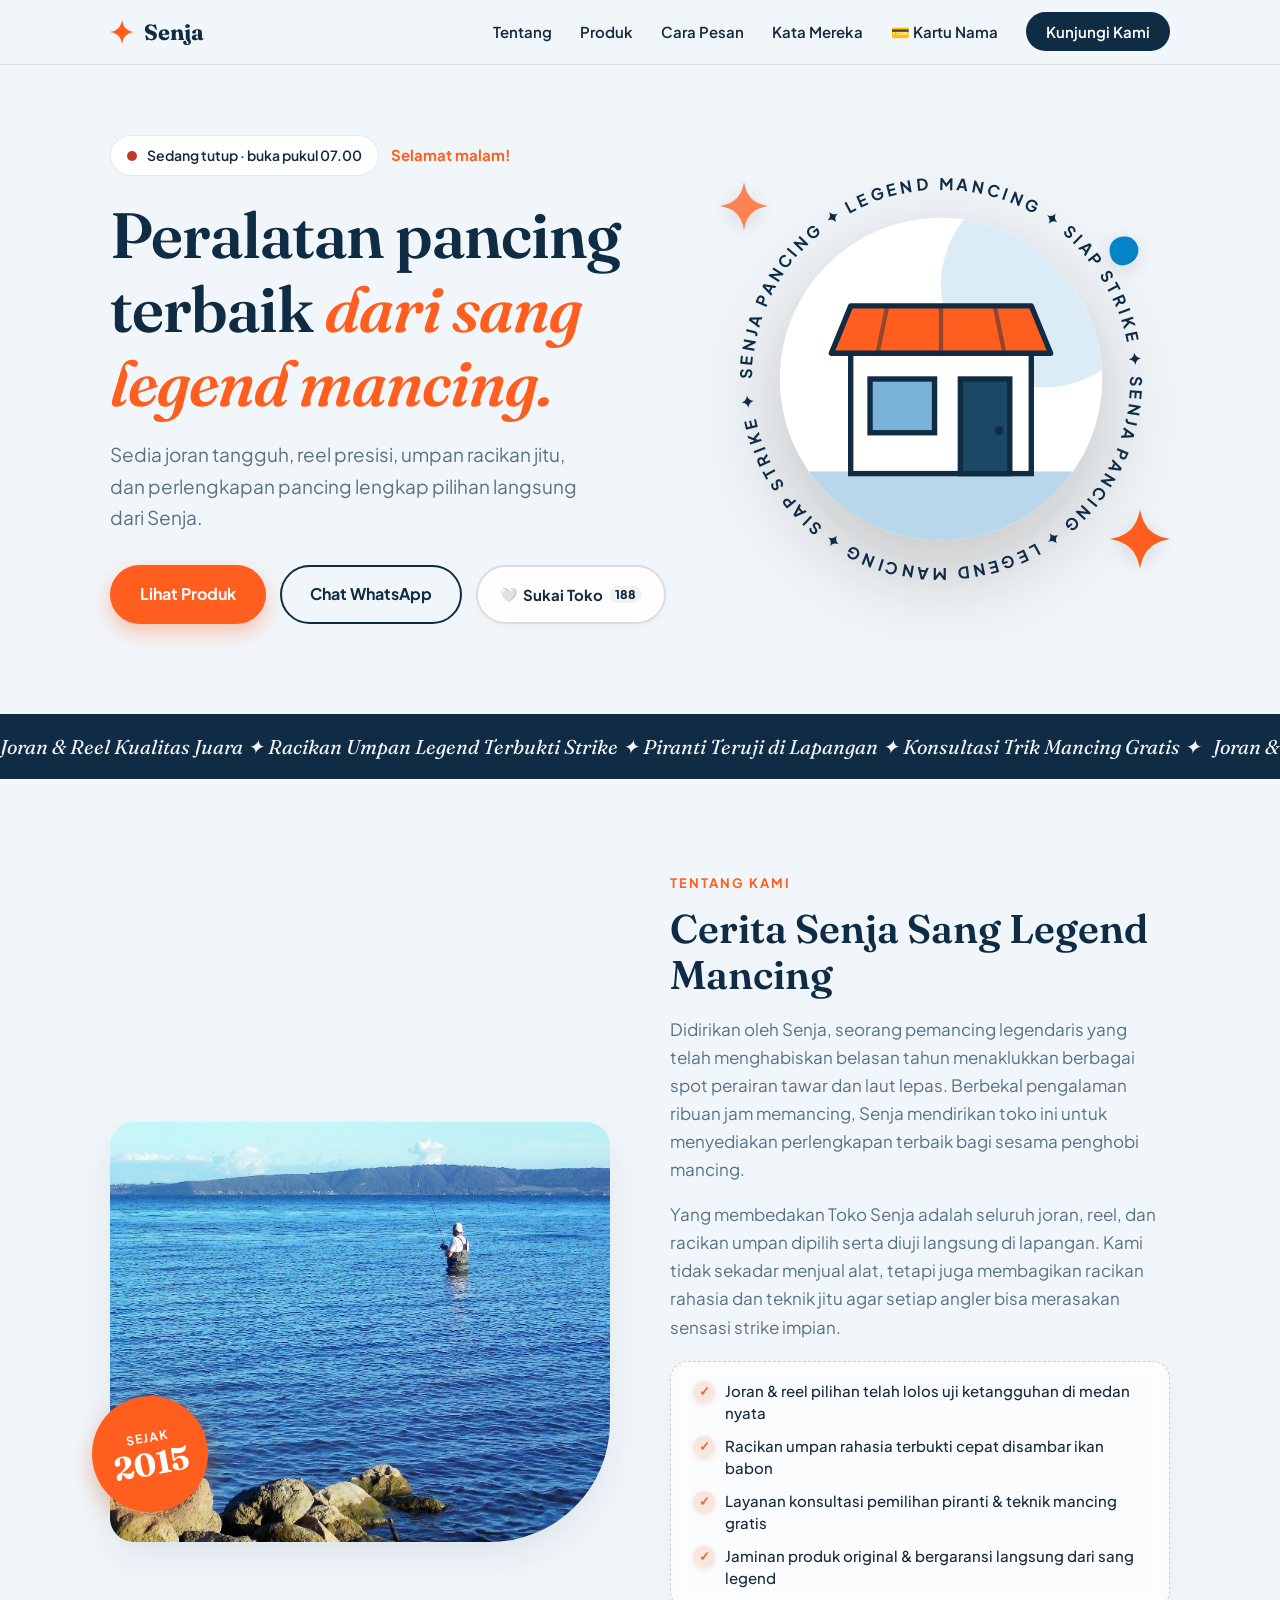
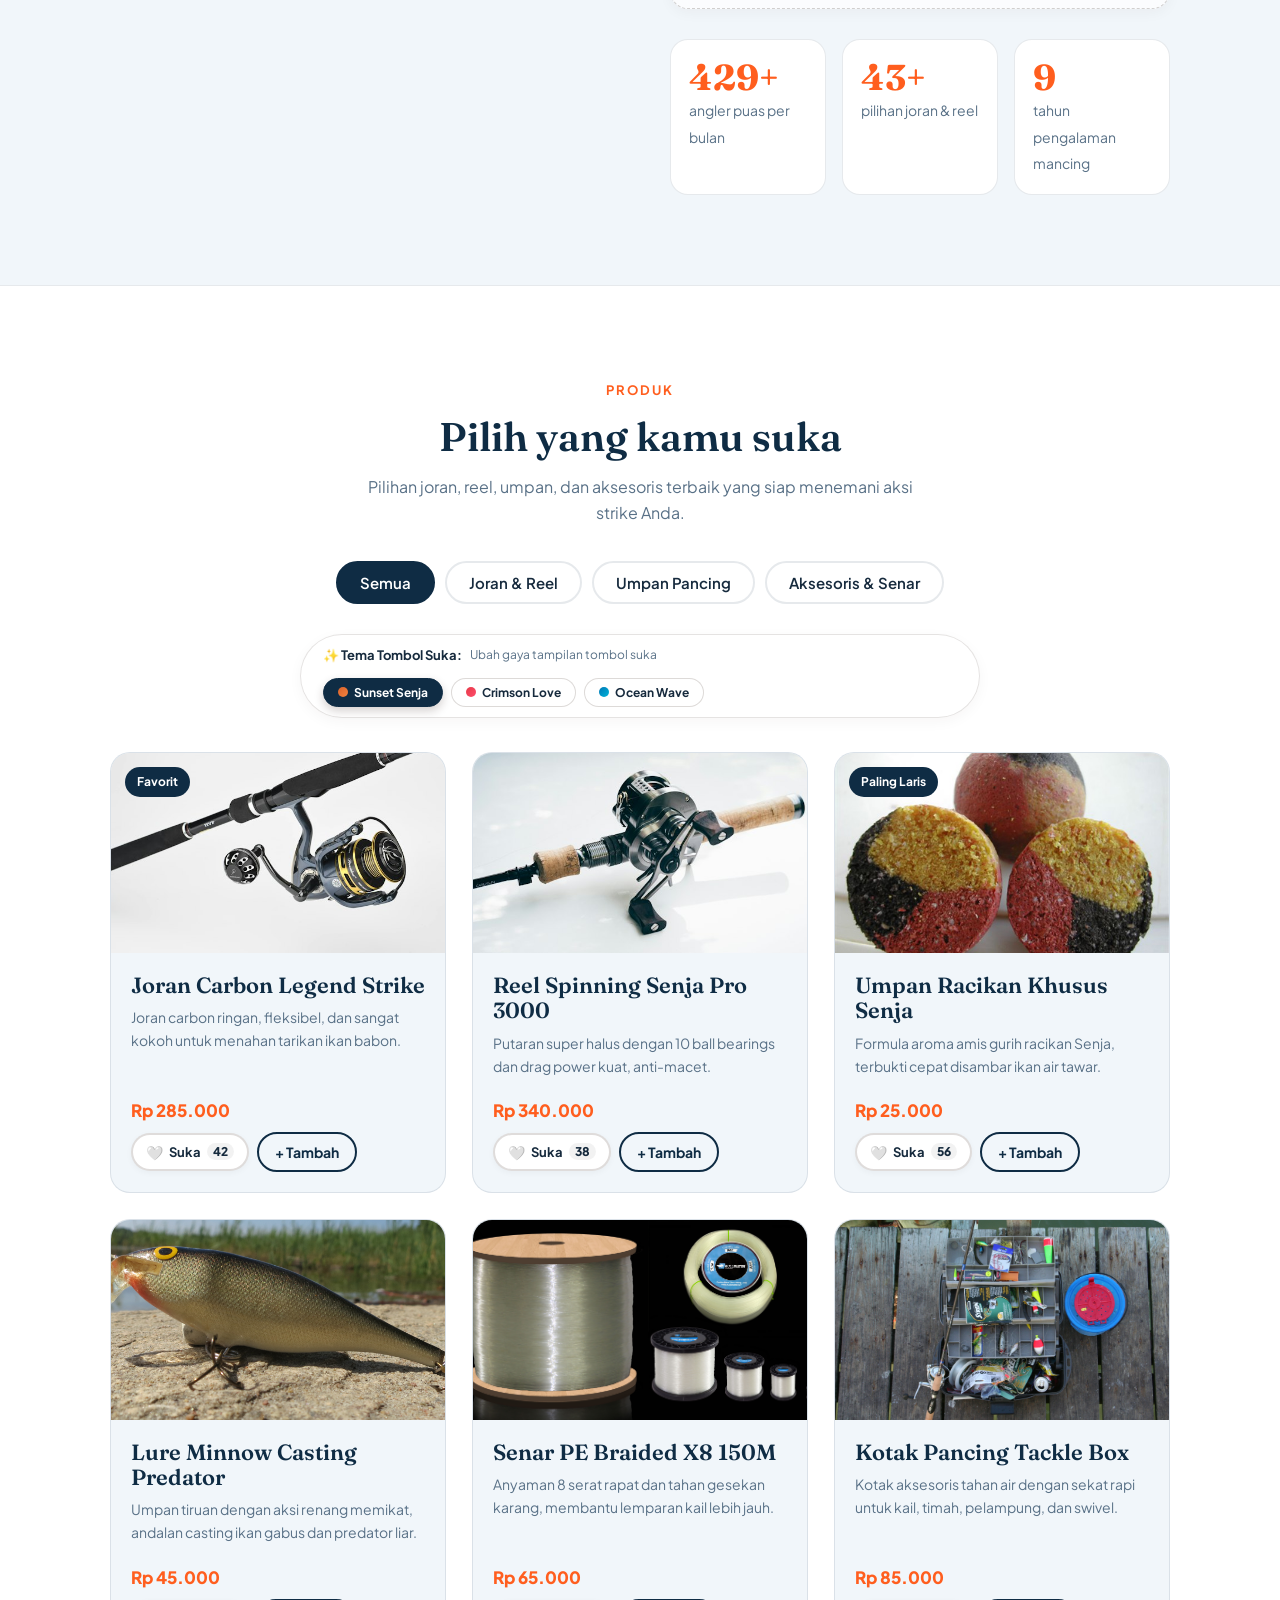
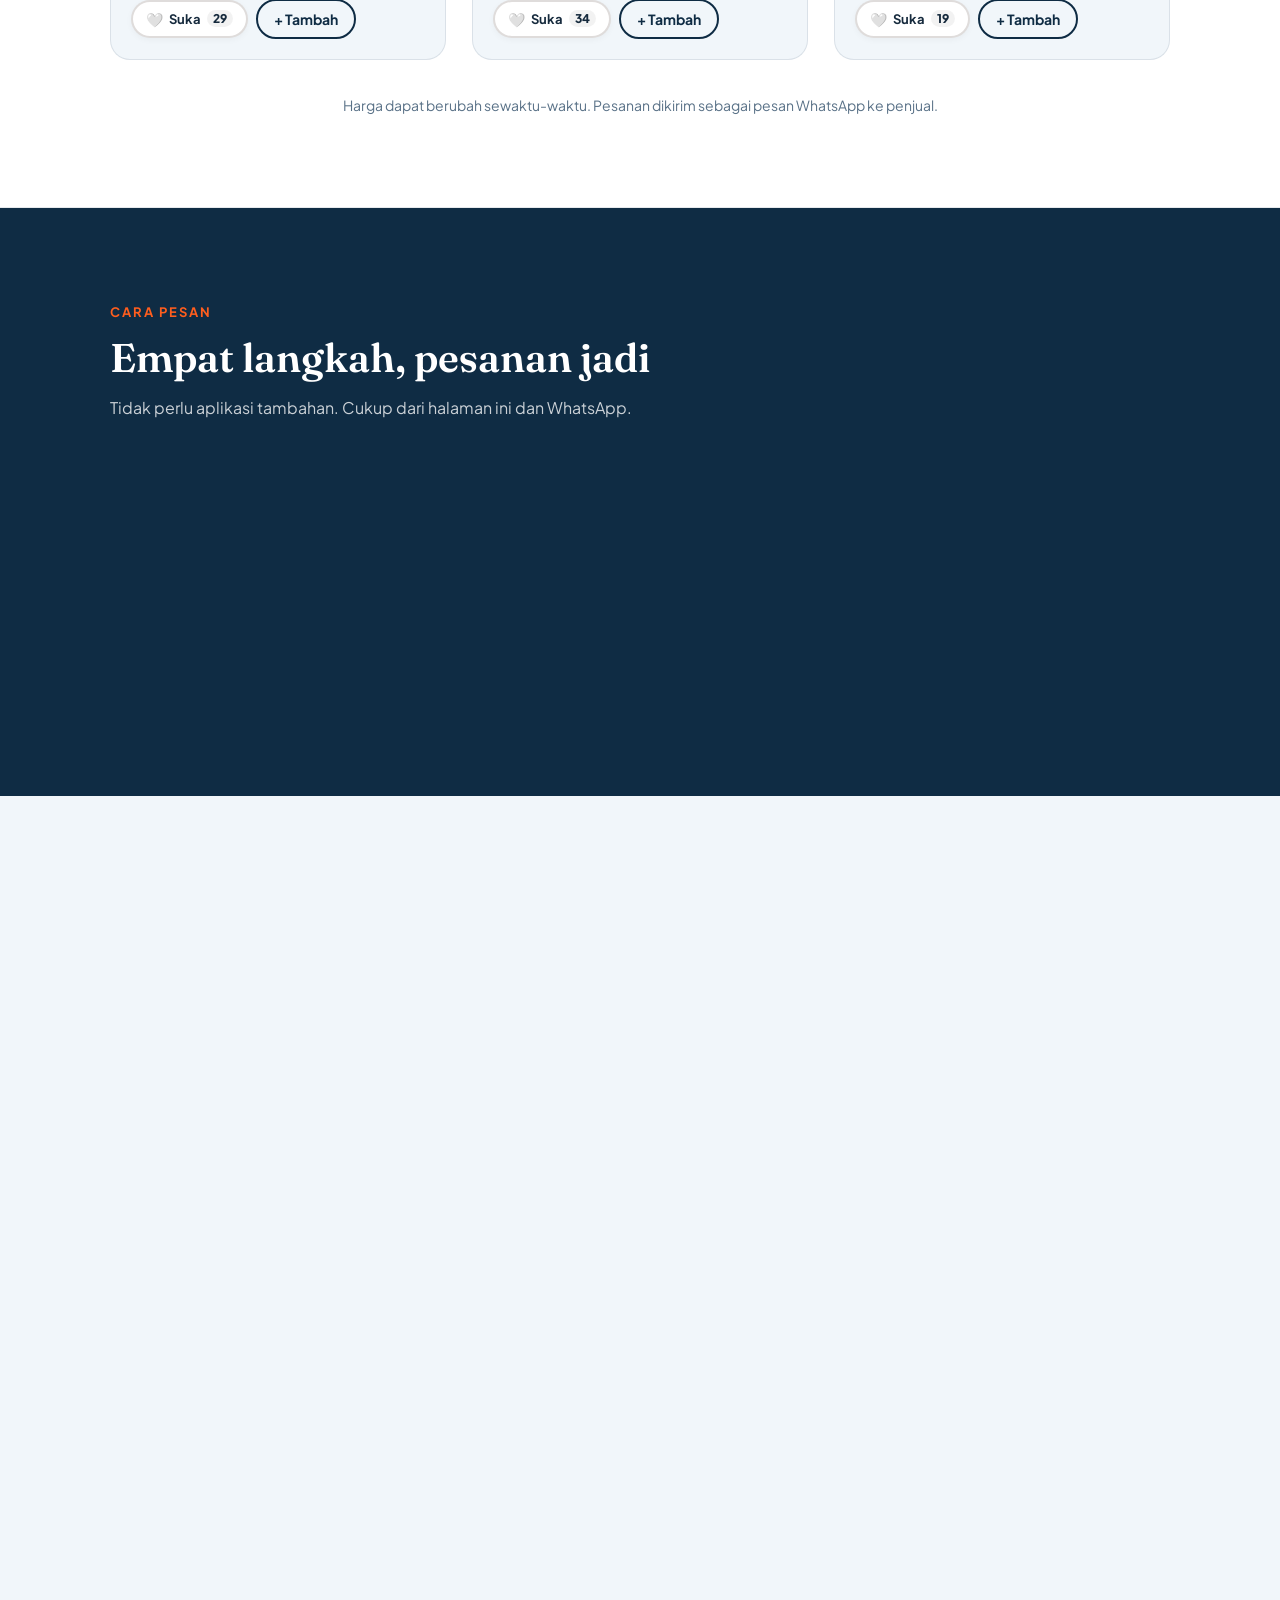
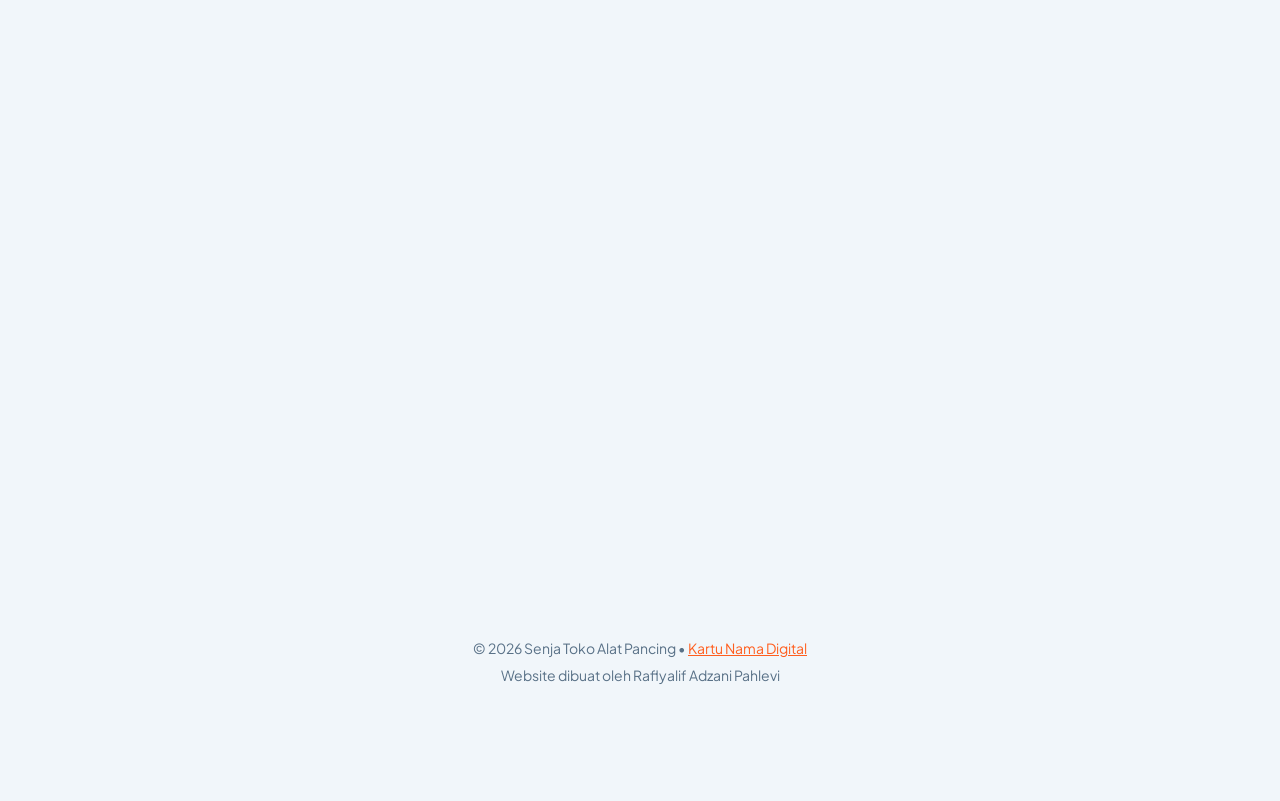
==== commit e5038e4d: "feat: perbarui navigasi kartu nama digital dan lengkapi dokumen pengujian Tahap 6" ====
--- a/template/index.html
+++ b/template/index.html
@@ -77,6 +77,7 @@
                 <li><a href="#produk">Produk</a></li>
                 <li><a href="#cara-pesan">Cara Pesan</a></li>
                 <li><a href="#testimoni">Kata Mereka</a></li>
+                <li><a href="kartu-nama.html" title="Buka Kartu Nama Digital">💳 Kartu Nama</a></li>
                 <li><a href="#kontak" class="nav-pesan">Kunjungi Kami</a></li>
             </ul>
         </div>
@@ -630,7 +631,7 @@
     <footer class="footer">
         <div class="container">
             <!-- ✏️ TODO 1: Nama usaha. Tulis juga nama kelompokmu sebagai pembuat website. -->
-            <p>&copy; <span id="tahun">2026</span> Senja</p>
+            <p>&copy; <span id="tahun">2026</span> Senja Toko Alat Pancing &bull; <a href="kartu-nama.html" style="color: var(--warna-aksen); text-decoration: underline;">Kartu Nama Digital</a></p>
             <p>Website dibuat oleh Raflyalif Adzani Pahlevi</p>
         </div>
     </footer>
